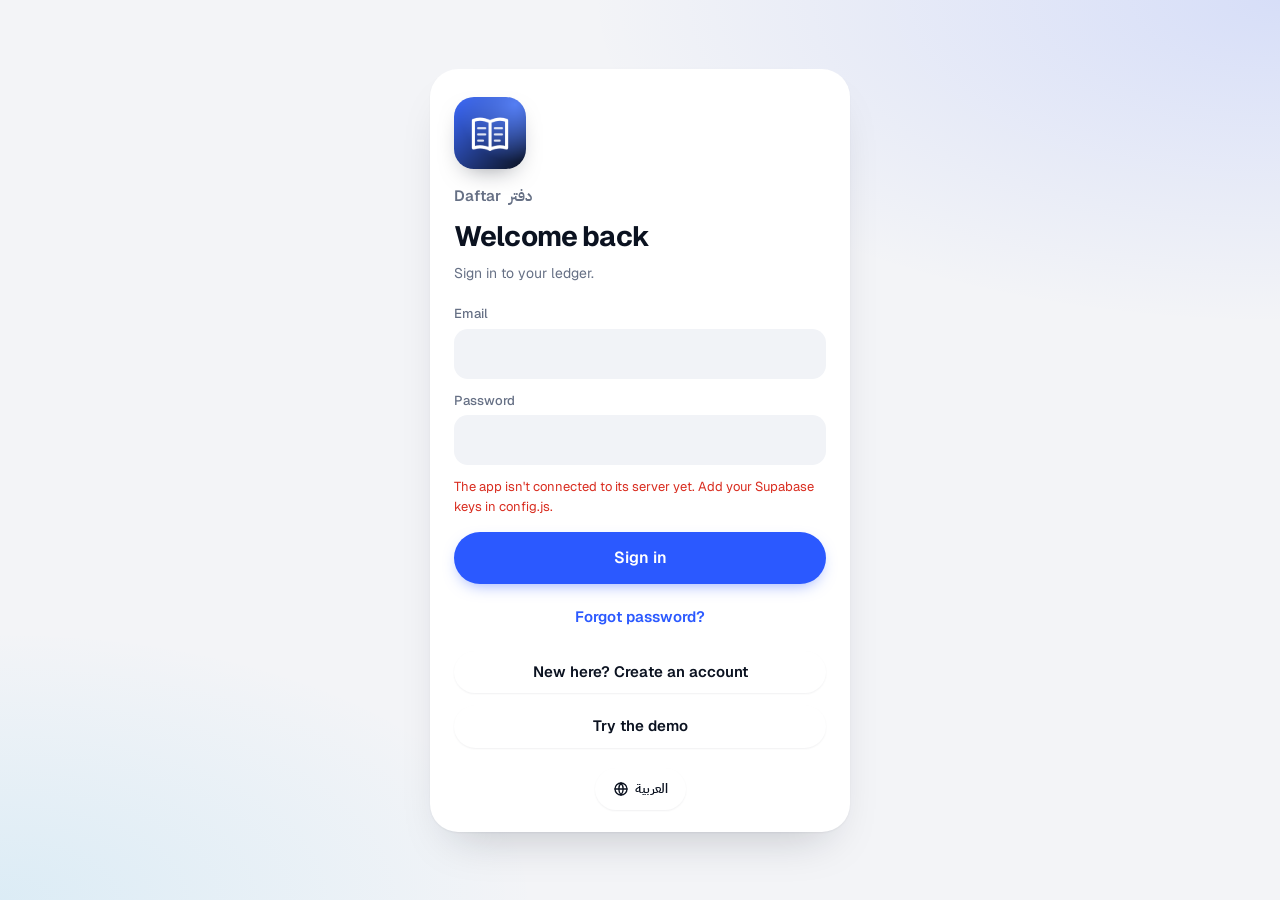
==== index.html @ 895ecaa5 "Daftar: installable app with logins and admin back office Standalone version of the Daftar ledger: S" ====
<!doctype html>
<html lang="en" dir="ltr">
<head>
<meta charset="utf-8">
<meta name="viewport" content="width=device-width,initial-scale=1,viewport-fit=cover">
<title>Daftar</title>
<meta name="description" content="Daftar: your personal money ledger.">
<meta name="theme-color" content="#F3F4F7">
<link rel="manifest" href="manifest.webmanifest">
<link rel="icon" href="icons/icon-192.png" type="image/png">
<link rel="apple-touch-icon" href="icons/apple-touch-icon.png">
<meta name="apple-mobile-web-app-capable" content="yes">
<meta name="mobile-web-app-capable" content="yes">
<meta name="apple-mobile-web-app-status-bar-style" content="default">
<meta name="apple-mobile-web-app-title" content="Daftar">
<link rel="preconnect" href="https://fonts.googleapis.com">
<link rel="preconnect" href="https://fonts.gstatic.com" crossorigin>
<link rel="stylesheet" href="https://fonts.googleapis.com/css2?family=Geist:wght@400;500;600;700&family=Geist+Mono:wght@400;500&family=IBM+Plex+Sans+Arabic:wght@400;500;600;700&display=swap">
<link rel="stylesheet" href="css/app.css">
</head>
<body>
<!-- SIGN IN -->
<div class="auth" id="auth" hidden>
  <div class="auth-card">
    <img class="auth-logo" src="icons/icon-192.png" alt="" width="72" height="72">
    <h1 class="auth-brand"><span data-brand>Daftar</span> <span class="ar">دفتر</span></h1>
    <h2 id="authH">Welcome back</h2>
    <p class="hint" id="authSub">Sign in to your ledger.</p>
    <form id="authForm" class="fields" novalidate autocomplete="on">
      <div class="f full" id="authNameWrap" hidden><label for="aFull" data-i18n="fullName">Full name</label><input id="aFull" autocomplete="name"></div>
      <div class="f full"><label for="aEmail" data-i18n="email">Email</label><input id="aEmail" type="email" inputmode="email" autocomplete="email" dir="ltr"></div>
      <div class="f full" id="authPassWrap"><label for="aPass" data-i18n="password">Password</label><input id="aPass" type="password" autocomplete="current-password" dir="ltr"></div>
      <div class="err" id="authErr" hidden></div>
      <button class="btn primary auth-go" type="submit" id="authGo">Sign in</button>
      <button class="btn ghost" type="button" id="authForgot" data-i18n="forgot">Forgot password?</button>
      <button class="btn" type="button" id="authSwap">New here? Create an account</button>
      <button class="btn" type="button" id="authDemo" hidden data-i18n="tryDemo">Try the demo</button>
    </form>
    <button class="btn lang auth-lang" type="button" id="authLang"><svg viewBox="0 0 24 24" fill="none" stroke="currentColor" stroke-width="2" stroke-linecap="round" stroke-linejoin="round" aria-hidden="true"><circle cx="12" cy="12" r="9"/><path d="M3 12h18M12 3a14 14 0 0 1 0 18M12 3a14 14 0 0 0 0 18"/></svg><span data-i18n="langName">العربية</span></button>
  </div>
</div>

<div id="app" hidden>
<header class="topbar">
  <div class="topbar-in">
    <div class="brand"><h1 id="brandMain">Daftar</h1><span class="ar" id="brandAlt">دفتر</span></div>
    <nav class="tabs" data-i18n-aria="sections" aria-label="Sections">
      <button class="tab" type="button" data-view="overview" aria-current="page">
        <svg viewBox="0 0 24 24" fill="none" stroke="currentColor" stroke-width="2" stroke-linecap="round" stroke-linejoin="round" aria-hidden="true"><rect x="3" y="3" width="7" height="9" rx="1.5"/><rect x="14" y="3" width="7" height="5" rx="1.5"/><rect x="14" y="12" width="7" height="9" rx="1.5"/><rect x="3" y="16" width="7" height="5" rx="1.5"/></svg><span data-i18n="overview">Overview</span></button>
      <button class="tab" type="button" data-view="ledger">
        <svg viewBox="0 0 24 24" fill="none" stroke="currentColor" stroke-width="2" stroke-linecap="round" stroke-linejoin="round" aria-hidden="true"><path d="M4 4h16v16H4z"/><path d="M4 9h16M4 14h16M10 4v16"/></svg><span data-i18n="ledger">Ledger</span></button>
      <button class="tab" type="button" data-view="accounts">
        <svg viewBox="0 0 24 24" fill="none" stroke="currentColor" stroke-width="2" stroke-linecap="round" stroke-linejoin="round" aria-hidden="true"><rect x="2.5" y="5" width="19" height="14" rx="2.5"/><path d="M2.5 10h19M6.5 15h4"/></svg><span data-i18n="accounts">Accounts</span></button>
      <button class="tab" type="button" data-view="people">
        <svg viewBox="0 0 24 24" fill="none" stroke="currentColor" stroke-width="2" stroke-linecap="round" stroke-linejoin="round" aria-hidden="true"><circle cx="9" cy="8" r="3.5"/><path d="M2.5 20c.8-3.6 3.3-5.5 6.5-5.5s5.7 1.9 6.5 5.5"/><path d="M16 4.8a3.5 3.5 0 0 1 0 6.4M18.5 14.8c1.6.8 2.6 2.5 3 5.2"/></svg><span data-i18n="debts">Debts</span></button>
    </nav>
    <button class="btn lang" type="button" id="langBtn" data-i18n-aria="switchLang" aria-label="Switch language">
      <svg viewBox="0 0 24 24" fill="none" stroke="currentColor" stroke-width="2" stroke-linecap="round" stroke-linejoin="round" aria-hidden="true"><circle cx="12" cy="12" r="9"/><path d="M3 12h18M12 3a14 14 0 0 1 0 18M12 3a14 14 0 0 0 0 18"/></svg><span id="langLbl">العربية</span></button>
    <button class="btn primary" type="button" id="newTop" data-i18n="newEntryBtn">+ New entry</button>
    <button class="me-btn" type="button" id="meBtn" aria-label="My account">?</button>
  </div>
</header>

<main>
  <!-- OVERVIEW -->
  <section class="page" id="v-overview">
    <div class="banner" data-banner hidden></div>
    <div class="page-h">
      <div><div class="sub hello-date" id="helloDate"></div><h2 id="helloH">Overview</h2></div>
    </div>
    <div id="balGrid"></div>
    <div class="ov-grid">
      <div class="stack">
        <div class="card">
          <div class="card-h"><h3 data-i18n="thisMonth">This month</h3>
            <div class="monthnav" data-i18n-aria="month" aria-label="Month">
              <button type="button" data-m="-1" data-i18n-aria="prevMonth" aria-label="Previous month">‹</button>
              <div class="label" data-monthlabel>—</div>
              <button type="button" data-m="1" data-i18n-aria="nextMonth" aria-label="Next month">›</button>
            </div>
          </div>
          <div class="card-b" id="mStats"></div>
        </div>
        <div class="card">
          <div class="card-h"><h3 data-i18n="recent">Recent activity</h3><button class="btn ghost small" type="button" data-go="ledger" data-i18n="openLedger">Open ledger →</button></div>
          <div class="card-b"><div class="recent" id="recent"></div></div>
        </div>
      </div>
      <div class="stack">
        <div class="card">
          <div class="card-h"><h3 data-i18n="debts">Debts</h3><button class="btn ghost small" type="button" data-go="people" data-i18n="viewAll">View all →</button></div>
          <div class="card-b" id="ovDebts"></div>
        </div>
        <div class="card">
          <div class="card-h"><h3 data-i18n="accounts">Accounts</h3><button class="btn ghost small" type="button" data-go="accounts" data-i18n="manage">Manage →</button></div>
          <div class="card-b"><div class="wstrip" id="ovAccts"></div></div>
        </div>
        <div class="card">
          <div class="card-h"><h3 data-i18n="byCategory">Spending by category</h3><span class="hint" data-monthlabel></span></div>
          <div class="card-b"><div class="bd" id="breakdown"></div></div>
        </div>
      </div>
    </div>
  </section>

  <!-- LEDGER -->
  <section class="page" id="v-ledger" hidden>
    <div class="banner" data-banner hidden></div>
    <div class="page-h">
      <div><h2 data-i18n="ledgerTitle">Account ledger</h2><div class="sub" data-i18n="ledgerSub">Every transaction per account, with a running balance. Debit is money in, credit is money out.</div></div>
      <button class="btn" type="button" id="exportBtn" data-i18n="export">Export CSV</button>
    </div>
    <div class="card">
      <div class="filters">
        <div class="fl acct"><label for="lAcct" data-i18n="account">Account</label><select id="lAcct"></select></div>
        <div class="fl"><label for="lFrom" data-i18n="from">From</label><input type="date" id="lFrom"></div>
        <div class="fl"><label for="lTo" data-i18n="to">To</label><input type="date" id="lTo"></div>
        <div class="fl"><label for="lType" data-i18n="voucherType">Voucher type</label>
          <select id="lType"><option value="" data-i18n="all">All</option><option value="income" data-i18n="t_income">Income</option><option value="expense" data-i18n="t_expense">Expense</option><option value="transfer" data-i18n="t_transfer">Transfer</option><option value="exchange" data-i18n="t_exchange">Exchange</option><option value="debt" data-i18n="t_debt">Debt</option></select></div>
        <div class="fl grow"><label for="lQ" data-i18n="search">Search</label><input type="search" id="lQ" data-i18n-ph="searchPh" placeholder="Note, category or account"></div>
      </div>
      <div class="filters" style="padding-top:0">
        <div class="ranges" id="ranges">
          <button type="button" data-r="month" data-i18n="r_month">This month</button>
          <button type="button" data-r="last" data-i18n="r_last">Last month</button>
          <button type="button" data-r="3m" data-i18n="r_3m">Last 3 months</button>
          <button type="button" data-r="year" data-i18n="r_year">This year</button>
          <button type="button" data-r="all" data-i18n="r_all">All time</button>
        </div>
      </div>
      <div id="ledgerOut"></div>
    </div>
  </section>

  <!-- ACCOUNTS -->
  <section class="page" id="v-accounts" hidden>
    <div class="banner" data-banner hidden></div>
    <div class="page-h">
      <div><h2 data-i18n="accounts">Accounts</h2><div class="sub" data-i18n="accSub">Cash, cards and digital wallets. Tap a card to see its ledger.</div></div>
      <button class="btn primary" type="button" data-addacct data-i18n="addAccountBtn">+ Add account</button>
    </div>
    <div id="accPage"></div>
  </section>

  <!-- DEBTS -->
  <section class="page" id="v-people" hidden>
    <div class="banner" data-banner hidden></div>
    <div class="page-h">
      <div><h2 data-i18n="debts">Debts</h2><div class="sub" data-i18n="debtsSub">Who owes you, and whom you owe.</div></div>
      <button class="btn primary" type="button" data-adddebt data-i18n="newDebtBtn">+ New debt</button>
    </div>
    <div id="pplOut"></div>
  </section>

</main>

<button class="fab" type="button" id="fab" data-i18n-aria="newEntry" aria-label="New entry">+</button>

<div class="scrim" id="scrim" hidden></div>

<!-- ENTRY SHEET -->
<aside class="sheet" id="entrySheet" hidden role="dialog" aria-modal="true" aria-labelledby="entryH">
  <div class="grab" aria-hidden="true"></div>
  <div class="sheet-h"><h2 id="entryH">New entry</h2><button class="xbtn" type="button" data-close data-i18n-aria="close" aria-label="Close">×</button></div>
  <div class="sheet-b">
    <div class="seg" role="group" data-i18n-aria="entryType" aria-label="Entry type">
      <button type="button" data-t="expense" aria-pressed="true" data-i18n="t_expense">Expense</button>
      <button type="button" data-t="income" aria-pressed="false" data-i18n="t_income">Income</button>
      <button type="button" data-t="transfer" aria-pressed="false" data-i18n="t_transfer">Transfer</button>
      <button type="button" data-t="exchange" aria-pressed="false" data-i18n="t_exchange">Exchange</button>
      <button type="button" data-t="debt" aria-pressed="false" data-i18n="t_debt">Debt</button>
    </div>
    <form id="entryForm" autocomplete="off" class="fields" novalidate>
      <div class="side-h pay" id="payH" hidden data-i18n="youPay">You pay</div>
      <div class="side-h recv" id="recvH" hidden data-i18n="youReceive">You receive</div>
      <div class="f full" id="dirWrap" hidden>
        <div class="dirs" id="dirs" role="group" data-i18n-aria="t_debt" aria-label="Debt">
          <button type="button" data-dir="lent" aria-pressed="true" data-i18n="d_lent">I lent</button>
          <button type="button" data-dir="borrowed" aria-pressed="false" data-i18n="d_borrowed">I borrowed</button>
          <button type="button" data-dir="collected" aria-pressed="false" data-i18n="d_collected">They paid me back</button>
          <button type="button" data-dir="repaid" aria-pressed="false" data-i18n="d_repaid">I paid back</button>
        </div>
      </div>
      <div class="f full" id="personWrap" hidden>
        <label for="fPerson" data-i18n="person">Person</label>
        <select id="fPerson"></select>
        <input id="fPersonNew" data-i18n-ph="personNewPh" placeholder="Name, e.g. Ali" hidden>
      </div>
      <div class="f full" id="amtWrap">
        <label for="fAmount" id="amountLbl">Amount</label>
        <input id="fAmount" class="amount-in" inputmode="decimal" placeholder="0" dir="ltr">
      </div>
      <div class="f" id="accWrap">
        <label for="fAccount" id="accLbl">From account</label>
        <select id="fAccount"></select>
      </div>
      <div class="f" id="toWrap" hidden>
        <label for="fTo" id="toLbl">To account</label>
        <select id="fTo"></select>
      </div>
      <div class="f" id="catWrap">
        <span class="flabel" data-i18n="category">Category</span>
        <div class="catgrid" id="catGrid" role="radiogroup" data-i18n-aria="category" aria-label="Category"></div>
        <label for="fCat" class="sr" data-i18n="category">Category</label>
        <input id="fCat" list="catList" placeholder="Food" hidden>
        <datalist id="catList"></datalist>
      </div>
      <div class="f" id="curWrap" hidden>
        <label for="fCur" data-i18n="currency">Currency</label>
        <select id="fCur"><option>IQD</option><option>USD</option><option>GBP</option><option>EUR</option><option>TRY</option><option>AED</option></select>
      </div>
      <div class="f full" id="toAmtWrap" hidden>
        <label for="fToAmt" id="toAmtLbl">Amount received</label>
        <input id="fToAmt" class="num" inputmode="decimal" placeholder="0" dir="ltr">
      </div>
      <div class="f full" id="rateWrap" hidden>
        <label for="fRate" id="rateLbl">Exchange rate</label>
        <input id="fRate" class="num" inputmode="decimal" data-i18n-ph="rate" placeholder="Rate" dir="ltr">
        <span class="hint" id="rateHint"></span>
      </div>
      <div class="f">
        <label for="fDate" data-i18n="date">Date</label>
        <div class="dq" id="dateQuick"><button type="button" class="pk" data-dq="0" data-i18n="dqToday">Today</button><button type="button" class="pk" data-dq="1" data-i18n="dqYest">Yesterday</button><input id="fDate" type="date" aria-label="Date"></div>
      </div>
      <div class="f full">
        <label for="fNote" data-i18n="note">Note</label>
        <input id="fNote" data-i18n-ph="notePh" placeholder="Lunch at the cafeteria">
      </div>
      <div class="f full">
        <div class="err" id="formErr" hidden></div>
        <div class="actions">
          <button class="btn primary" type="submit" id="saveBtn">Add expense</button>
          <button class="btn danger" type="button" id="delEntry" hidden data-i18n="delete">Delete</button>
        </div>
      </div>
    </form>
  </div>
</aside>

<!-- ACCOUNT SHEET -->
<aside class="sheet" id="acctSheet" hidden role="dialog" aria-modal="true" aria-labelledby="acctH">
  <div class="grab" aria-hidden="true"></div>
  <div class="sheet-h"><h2 id="acctH">New account</h2><button class="xbtn" type="button" data-close data-i18n-aria="close" aria-label="Close">×</button></div>
  <div class="sheet-b">
    <div class="presets" id="presets">
      <span class="lbl" data-i18n="quickAdd">Quick add</span>
      <div class="chips" id="chips"></div>
    </div>
    <form id="acctForm" autocomplete="off" class="fields" novalidate>
      <div class="f full"><label for="aName" data-i18n="accName">Account name</label><input id="aName" data-i18n-ph="accNamePh" placeholder="Bank account"></div>
      <div class="f"><label for="aKind" data-i18n="type">Type</label>
        <select id="aKind"><option value="Cash">Cash</option><option value="Bank card">Bank card</option><option value="Prepaid card">Prepaid card</option><option value="Digital wallet">Digital wallet</option><option value="Savings">Savings</option><option value="Other">Other</option></select></div>
      <div class="f"><label for="aCur" data-i18n="currency">Currency</label>
        <select id="aCur"><option>IQD</option><option>USD</option><option>GBP</option><option>EUR</option><option>TRY</option><option>AED</option></select></div>
      <div class="f full"><label for="aOpen" data-i18n="openingBal">Opening balance</label><input id="aOpen" class="num" inputmode="decimal" placeholder="0" dir="ltr">
        <span class="hint" data-i18n="openingHint">What the account held before you started recording here.</span></div>
      <div class="f full">
        <div class="err" id="acctErr" hidden></div>
        <div class="actions">
          <button class="btn primary" type="submit" id="aSave">Create account</button>
          <button class="btn" type="button" id="aLedger" hidden data-i18n="viewLedger">View ledger</button>
          <button class="btn danger" type="button" id="aDelete" hidden data-i18n="delete">Delete</button>
        </div>
      </div>
    </form>
  </div>
</aside>

<!-- PERSON SHEET -->
<aside class="sheet" id="personSheet" hidden role="dialog" aria-modal="true" aria-labelledby="personH">
  <div class="grab" aria-hidden="true"></div>
  <div class="sheet-h"><h2 id="personH">New person</h2><button class="xbtn" type="button" data-close data-i18n-aria="close" aria-label="Close">×</button></div>
  <div class="sheet-b">
    <form id="personForm" autocomplete="off" class="fields" novalidate>
      <div class="f full"><label for="pName" data-i18n="personName">Name</label><input id="pName" data-i18n-ph="personNewPh" placeholder="Name, e.g. Ali"></div>
      <div class="f full">
        <div class="err" id="personErr" hidden></div>
        <div class="actions">
          <button class="btn primary" type="submit" id="pSave">Add person</button>
          <button class="btn danger" type="button" id="pDelete" hidden data-i18n="delete">Delete</button>
        </div>
      </div>
    </form>
  </div>
</aside>


<!-- MY ACCOUNT SHEET -->
<aside class="sheet" id="meSheet" hidden role="dialog" aria-modal="true" aria-labelledby="meH">
  <div class="grab" aria-hidden="true"></div>
  <div class="sheet-h"><h2 id="meH" data-i18n="myAccount">My account</h2><button class="xbtn" type="button" data-close data-i18n-aria="close" aria-label="Close">×</button></div>
  <div class="sheet-b">
    <div class="me-card"><span class="ico avatar me-av" id="meAvatar">?</span><div style="min-width:0"><div class="nm" id="meName"></div><div class="hint" id="meEmail"></div></div></div>
    <div class="f full"><label for="meFull" data-i18n="fullName">Full name</label><input id="meFull" autocomplete="name"></div>
    <div class="actions"><button class="btn" type="button" id="meSave" data-i18n="saveName">Save name</button>
      <button class="btn" type="button" id="meChangePass" data-i18n="changePass">Change password</button></div>
    <div class="f full" id="meNewPassWrap" hidden><label for="meNewPass" data-i18n="newPass">New password</label>
      <div class="dq"><input id="meNewPass" type="password" autocomplete="new-password"><button class="btn primary" type="button" id="meNewPassBtn" data-i18n="setPass">Set password</button></div></div>
    <div class="actions"><span class="lbl" style="flex:1" data-i18n="language">Language</span><button class="btn" type="button" id="meLang">العربية</button></div>
    <a class="btn" id="meAdmin" href="admin.html" hidden data-i18n="backOffice">Open back office</a>
    <button class="btn danger" type="button" id="meOut" data-i18n="signOut">Sign out</button>
  </div>
</aside>

</div>
<div class="toast" id="toast" role="status" aria-live="polite"></div>

<script src="config.js"></script>
<script src="vendor/supabase.js"></script>
<script src="js/app.js"></script>
<script src="js/pwa.js"></script>
</body>
</html>
---- css/app.css ----
:root{
  --bg:#FFFFFF; --surface:#FFFFFF; --sunk:#FFFFFF; --hover:#F7F7F7; --ink:#0A0A0A; --ink2:#2E2E2E; --muted:#737373; --line:#E2E2E2; --line2:#EFEFEF;
  --accent:#0A0A0A; --accent-ink:#FFFFFF; --accent-soft:#F1F1F1;
  --in:#15803D; --in-soft:#F1F1F1; --out:#C62828; --out-soft:#F1F1F1; --xfer:#0A0A0A; --xfer-soft:#F1F1F1;
  --shadow:none;
  --display:"Geist","IBM Plex Sans Arabic","Segoe UI",system-ui,sans-serif;
  --body:"Geist","IBM Plex Sans Arabic","Segoe UI",system-ui,sans-serif;
  --mono:"Geist Mono",ui-monospace,"SFMono-Regular",Menlo,monospace;
  --r:16px;
}
*{box-sizing:border-box}
:root{color-scheme:light}
/* keep the page white edge to edge: no dark host colour showing through when the page bounces or scrolls past its ends */
html{background:#FFFFFF;overscroll-behavior-y:none;min-height:100%}
body{overscroll-behavior-y:none;min-height:100vh;min-height:100dvh}
[hidden]{display:none!important}
body{background:var(--bg);color:var(--ink);font-family:var(--body);font-size:14px;line-height:1.45}
h1,h2,h3{font-family:var(--display);margin:0;text-wrap:balance;letter-spacing:-.025em;font-weight:600}
button,input,select{font:inherit;color:inherit}
button{cursor:pointer;-webkit-tap-highlight-color:transparent;touch-action:manipulation}
.btn,.tab,.chip,.seg button,.ranges button,.fab,.arow,.acc-card{transition:transform .08s ease,background-color .12s ease}
.btn:active,.chip:active,.seg button:active,.ranges button:active,.fab:active,.acc-add:active{transform:scale(.97)}
.rrow:active,.arow:active,table.gl tbody tr.tx:active td{background:var(--hover)}
:focus-visible{outline:2px solid var(--accent);outline-offset:2px}
.num{font-family:var(--mono);font-variant-numeric:tabular-nums}
.money{white-space:nowrap}
small.cur{font-family:var(--mono);font-size:.7em;color:var(--muted);margin-inline-start:4px;letter-spacing:.04em;font-weight:400}
.pos{color:var(--in)} .neg{color:var(--out)}
.lbl{font-size:11px;text-transform:uppercase;letter-spacing:.08em;color:var(--muted);font-weight:600}
.hint{font-size:12px;color:var(--muted)}
.err{font-size:13px;color:var(--out)}

/* ---------- top bar ---------- */
.topbar{position:sticky;top:env(safe-area-inset-top,0px);z-index:20;background:var(--bg);border-bottom:1px solid var(--line)}
.topbar-in{max-width:1240px;margin:0 auto;padding-inline:20px;height:62px;display:flex;align-items:center;gap:24px}
.brand{display:flex;align-items:baseline;gap:8px;flex:none}
.brand h1{font-size:22px}
.brand .ar{font-family:var(--display);color:var(--muted);font-size:17px}
.tabs{display:flex;gap:4px;flex:1}
.tab{border:0;background:transparent;padding:8px 14px;border-radius:9px;font-weight:600;color:var(--muted);display:flex;align-items:center;gap:8px}
.tab svg{width:18px;height:18px}
.tab:hover{color:var(--ink);background:var(--sunk)}
.tab[aria-current="page"]{color:var(--accent-ink);background:var(--accent)}
.btn{border:1px solid var(--line);background:var(--surface);border-radius:9px;padding:8px 14px;font-weight:600;display:inline-flex;align-items:center;gap:6px;white-space:nowrap}
.btn:hover{background:var(--hover)}
.btn.primary{background:var(--accent);border-color:var(--accent);color:var(--accent-ink)}
.btn.primary:hover{filter:brightness(1.08);background:var(--accent)}
.btn.small{padding:6px 11px;font-size:13px}
.btn.ghost{border-color:transparent;background:transparent;color:var(--accent)}
.btn.ghost:hover{background:var(--accent-soft)}
.btn.danger{color:var(--out)}
.btn.danger.confirm{background:var(--out);border-color:var(--out);color:#fff}
.btn:disabled{opacity:.55;cursor:default}

/* ---------- page ---------- */
.page{max-width:1240px;margin:0 auto;padding-inline:20px;padding-block:24px 96px;display:flex;flex-direction:column;gap:20px}
.page-h{display:flex;align-items:flex-end;justify-content:space-between;gap:12px;flex-wrap:wrap}
.page-h h2{font-size:26px}
.page-h .sub{color:var(--muted);margin-top:2px}
.card{background:var(--surface);border:1px solid var(--line);border-radius:var(--r);box-shadow:var(--shadow);min-width:0}
.card-h{display:flex;align-items:center;justify-content:space-between;gap:10px;padding:16px 18px 0;flex-wrap:wrap}
.card-h h3{font-size:16px}
.card-b{padding:14px 18px 18px}
.banner{background:var(--sunk);border:1px solid var(--line);border-radius:10px;padding:10px 14px;font-size:13px}

/* overview */
.bal-grid{display:grid;grid-template-columns:repeat(auto-fit,minmax(220px,1fr));gap:14px}
.bal{padding:18px 20px;display:flex;flex-direction:column;gap:6px}
.bal .big{font-size:32px;font-weight:500;letter-spacing:-.03em;line-height:1.1}
.bal .meta{font-size:12px;color:var(--muted)}
.ov-grid{display:grid;grid-template-columns:1.1fr 1fr;gap:20px;align-items:start}
.monthnav{display:inline-flex;align-items:center;gap:2px;background:var(--surface);border:1px solid var(--line);border-radius:999px;padding:3px}
.monthnav button{border:0;background:transparent;width:30px;height:30px;border-radius:50%;font-size:16px;color:var(--muted)}
.monthnav button:hover{background:var(--sunk);color:var(--ink)}
.monthnav .label{min-width:124px;text-align:center;font-weight:600;font-size:13px}
.mstats{width:100%;border-collapse:collapse}
.mstats th{text-align:end;font-size:11px;text-transform:uppercase;letter-spacing:.08em;color:var(--muted);font-weight:600;padding:0 0 8px}
.mstats th:first-child,.mstats td:first-child{text-align:start}
.mstats td{padding:10px 0;border-top:1px solid var(--line2);text-align:end;font-size:15px}
.mstats td:first-child{font-weight:600;font-family:var(--mono);font-size:13px;color:var(--ink2)}
.alist{display:flex;flex-direction:column}
.arow{display:grid;grid-template-columns:auto 1fr auto;gap:12px;align-items:center;padding:11px 8px;border:0;border-top:1px solid var(--line2);background:none;text-align:start;width:100%;border-radius:0}
.arow:first-child{border-top:0}
.arow:hover{background:var(--hover)}
.arow .nm{font-weight:600}
.arow .kd{font-size:12px;color:var(--muted)}
.arow .v{font-size:15px;text-align:end}
.ico{width:34px;height:34px;border-radius:10px;display:grid;place-items:center;flex:none}
.ico svg{width:18px;height:18px}
.ico{background:var(--sunk);color:var(--ink);border:1px solid var(--line)}
.bd{display:flex;flex-direction:column;gap:10px}
.bd-cur{font-size:12px;color:var(--muted);font-weight:600;letter-spacing:.06em;margin-top:4px}
.bar{display:grid;grid-template-columns:minmax(90px,140px) 1fr auto;gap:12px;align-items:center;font-size:13px}
.bar .track{height:8px;background:#EFEFEF;border-radius:4px;overflow:hidden}
.bar .fill{display:block;height:100%;background:var(--ink);border-radius:4px}
.bar .v{min-width:92px;text-align:end}
.recent{display:flex;flex-direction:column}
.rrow{display:grid;grid-template-columns:auto 1fr auto;gap:12px;align-items:center;padding:10px 8px;border-top:1px solid var(--line2);cursor:pointer}
.rrow:first-child{border-top:0}
.rrow:hover{background:var(--hover)}
.rrow .t{font-weight:600}
.rrow .s{font-size:12px;color:var(--muted)}
.rrow .amt{text-align:end;font-size:14px;white-space:nowrap}
.two{display:flex;flex-direction:column;align-items:flex-end;gap:1px}
.vt{display:inline-block;font-size:11px;font-weight:600;padding:2px 8px;border-radius:999px;white-space:nowrap}
.vt{border:1px solid var(--line);background:var(--surface);color:var(--ink2)}
.vt.income::before,.vt.expense::before{content:"";display:inline-block;width:6px;height:6px;border-radius:50%;margin-inline-end:6px;vertical-align:1px}
.vt.income::before{background:var(--in)} .vt.expense::before{background:var(--out)}
.vt.open{border-style:dashed;color:var(--muted)}
.empty{padding:28px 8px;text-align:center;color:var(--muted)}

/* ---------- ledger ---------- */
.filters{display:flex;flex-wrap:wrap;gap:10px;align-items:flex-end;padding:16px 18px}
.fl{display:flex;flex-direction:column;gap:4px}
.fl label{font-size:12px;color:var(--muted);font-weight:500}
.fl select,.fl input{background:var(--sunk);border:1px solid var(--line);border-radius:8px;padding:7px 10px;min-height:38px}
.fl.grow{flex:1;min-width:180px}
.fl.acct select{min-width:220px;font-weight:600}
.ranges{display:flex;gap:4px;flex-wrap:wrap}
.ranges button{border:1px solid var(--line);background:var(--surface);border-radius:999px;padding:5px 12px;font-size:12px;font-weight:600;color:var(--muted)}
.ranges button[aria-pressed="true"]{background:var(--ink);border-color:var(--ink);color:var(--bg)}
.ledger-sec{display:flex;flex-direction:column}
.lh{display:flex;align-items:center;gap:14px;padding:18px 18px 14px;border-top:1px solid var(--line);flex-wrap:wrap}
.lh:first-child{border-top:0}
.lh .ttl{flex:1;min-width:180px}
.lh .ttl h3{font-size:18px}
.lh .ttl .kd{color:var(--muted);font-size:12px}
.lsum{display:grid;grid-template-columns:repeat(4,minmax(0,1fr));border-top:1px solid var(--line2);border-bottom:1px solid var(--line2);background:var(--sunk)}
.lsum > div{padding:12px 18px;display:flex;flex-direction:column;gap:3px;border-inline-start:1px solid var(--line2)}
.lsum > div:first-child{border-inline-start:0}
.lsum .v{font-size:17px;font-weight:500}
.tbl-wrap{overflow-x:auto}
table.gl{width:100%;border-collapse:collapse;min-width:820px;font-size:14px}
table.gl th{position:sticky;top:0;background:var(--surface);text-align:start;font-size:11px;text-transform:uppercase;letter-spacing:.07em;color:var(--muted);font-weight:600;padding:12px 14px;border-bottom:1px solid var(--line);white-space:nowrap}
table.gl td{padding:12px 14px;border-bottom:1px solid var(--line2);vertical-align:top}
table.gl th.n,table.gl td.n{text-align:end;white-space:nowrap}
table.gl td.n{font-family:var(--mono);font-variant-numeric:tabular-nums}
table.gl tbody tr.tx{cursor:pointer}
table.gl tbody tr.tx:hover td{background:var(--hover)}
table.gl tr.edge td{background:#F7F7F7;font-weight:600;color:var(--ink2)}
table.gl tr.total td{border-top:1px solid var(--line);font-weight:600}
table.gl td.date{white-space:nowrap;color:var(--ink2)}
table.gl td.rem{color:var(--muted);max-width:320px;overflow-wrap:anywhere}
table.gl td.against{font-weight:500}
table.gl td.dr{color:var(--in)} table.gl td.cr{color:var(--out)}
table.gl td.bal{font-weight:600}
table.gl td .sub{display:block;font-size:12px;color:var(--muted);font-family:var(--body);font-weight:400}

/* accounts page */
.acc-grid{display:grid;grid-template-columns:repeat(auto-fill,minmax(250px,1fr));gap:14px}
.acc-card{padding:16px 18px;display:flex;flex-direction:column;gap:14px;text-align:start;border:1px solid var(--line);background:var(--surface);border-radius:var(--r);box-shadow:var(--shadow)}
.acc-card .top{display:flex;gap:12px;align-items:center}
.acc-card .nm{font-weight:600;font-size:15px}
.acc-card .kd{font-size:12px;color:var(--muted)}
.acc-card .big{font-size:22px;font-weight:500}
.acc-card .ops{display:flex;gap:6px;margin-top:auto}
.acc-add{border:1.5px dashed var(--line);background:transparent;border-radius:var(--r);display:grid;place-items:center;min-height:150px;color:var(--accent);font-weight:600;gap:6px;box-shadow:none}
.acc-add:hover{background:var(--accent-soft);border-color:var(--accent)}
.cur-h{display:flex;align-items:baseline;gap:10px;margin-top:6px}
.cur-h h3{font-size:15px}

/* ---------- sheets ---------- */
.scrim{position:fixed;inset:0;background:rgba(0,0,0,.32);z-index:40;opacity:0;transition:opacity .2s ease}
.scrim.in{opacity:1}
.scrim.drag,.sheet.drag{transition:none!important}
.sheet{position:fixed;z-index:41;top:0;inset-inline-end:0;bottom:0;width:min(440px,100%);background:var(--surface);border-inline-start:1px solid var(--line);box-shadow:-10px 0 40px rgba(0,0,0,.14);display:flex;flex-direction:column;padding-top:env(safe-area-inset-top,0px);transform:translateX(100%);transition:transform .22s cubic-bezier(.2,.8,.2,1);will-change:transform}
[dir="rtl"] .sheet{transform:translateX(-100%);box-shadow:10px 0 40px rgba(0,0,0,.14)}
.sheet.in{transform:none}
.grab{display:none}
[dir="rtl"] .monthnav button{transform:scaleX(-1)}
.lang{gap:6px;padding:7px 11px;font-size:13px}
.lang svg{width:16px;height:16px}
.stack{display:flex;flex-direction:column;gap:20px;min-width:0}
[dir="rtl"] .lbl,[dir="rtl"] table.gl th,[dir="rtl"] .side-h{letter-spacing:0}
[dir="rtl"] body{font-size:15px}
.sheet-h{display:flex;align-items:center;justify-content:space-between;padding:18px 20px;border-bottom:1px solid var(--line2)}
.sheet-h h2{font-size:19px}
.xbtn{border:0;background:var(--sunk);width:34px;height:34px;border-radius:50%;font-size:18px;color:var(--muted)}
.xbtn:hover{color:var(--ink)}
.sheet-b{overscroll-behavior:contain;-webkit-overflow-scrolling:touch;padding:18px 20px calc(24px + env(safe-area-inset-bottom,0px));overflow-y:auto;display:flex;flex-direction:column;gap:16px;flex:1}
.seg{display:grid;grid-template-columns:repeat(5,1fr);background:var(--surface);border:1px solid var(--line);border-radius:10px;padding:3px;gap:3px}
.seg button{border:0;background:transparent;border-radius:8px;padding:8px 0;font-weight:600;font-size:13px;color:var(--muted)}
.seg button[aria-pressed="true"]{background:var(--ink);color:var(--bg)!important;box-shadow:none}
.seg button[aria-pressed="true"]{color:var(--ink)}
.fields{display:grid;grid-template-columns:1fr 1fr;gap:12px}
.f{display:flex;flex-direction:column;gap:5px;min-width:0}
.f.full{grid-column:1/-1}
.f label{font-size:12px;color:var(--muted);font-weight:500}
.f input,.f select{width:100%;background:var(--sunk);border:1px solid var(--line);border-radius:9px;padding:9px 11px;min-height:42px}
.f input:focus,.f select:focus{border-color:var(--ink);outline:none;box-shadow:0 0 0 1px var(--ink)}
.amount-in{font-family:var(--mono);font-size:22px!important;font-weight:500}
.fields.ex > *{order:20}
.fields.ex #payH{order:1} .fields.ex #accWrap{order:2} .fields.ex #amtWrap{order:3;grid-column:auto}
.fields.ex #recvH{order:4} .fields.ex #toWrap{order:5} .fields.ex #toAmtWrap{order:6;grid-column:auto}
.fields.ex #rateWrap{order:7}
.side-h{grid-column:1/-1;font-size:11px;text-transform:uppercase;letter-spacing:.08em;font-weight:700}
.side-h.pay{color:var(--ink)}
.side-h.recv{color:var(--ink);border-top:1px dashed var(--line);padding-top:12px;margin-top:2px}
.actions{display:flex;gap:8px;flex-wrap:wrap;align-items:center}
.presets{display:flex;flex-direction:column;gap:8px}
.chips{display:flex;flex-wrap:wrap;gap:6px}
.chip{border:1px solid var(--line);background:var(--surface);border-radius:999px;padding:6px 12px;font-size:13px;font-weight:500}
.chip:hover{border-color:var(--accent);color:var(--accent)}
.chip[aria-pressed="true"]{background:var(--accent-soft);border-color:var(--accent);color:var(--accent)}

.dirs{display:grid;grid-template-columns:1fr 1fr;gap:6px}
.dirs button{border:1px solid var(--line);background:var(--surface);border-radius:9px;padding:10px 8px;font-weight:600;font-size:13px;color:var(--ink2)}
.dirs button[aria-pressed="true"]{background:var(--ink);border-color:var(--ink);color:var(--bg)}
.avatar{font-weight:700;font-size:14px;font-family:var(--body)}
.pstat{display:flex;flex-direction:column;align-items:flex-end;gap:2px;font-size:13px;text-align:end}
.pstat .lab{font-size:11px;color:var(--muted);font-weight:500}
.debt-sum{display:grid;grid-template-columns:1fr 1fr;gap:14px}
.debt-sum > div{display:flex;flex-direction:column;gap:4px}
.debt-sum .v{font-size:18px;font-weight:500}
.bal .big.muted{color:var(--muted)}
.lh .actions{flex-wrap:wrap}
#pplOut{display:flex;flex-direction:column;gap:20px}
#v-accounts > #gsCard{margin-top:6px}
.gsb{display:flex;flex-direction:column;gap:12px}
a.btn{text-decoration:none;color:var(--ink)}
.gsauto{display:flex;align-items:center;gap:8px;font-size:13px;cursor:pointer}
.gsdot{display:inline-block;width:8px;height:8px;border-radius:50%;background:#C8C8C8;margin-inline-end:8px;vertical-align:2px}
.gsdot.ok{background:var(--in)} .gsdot.busy{background:#B45309} .gsdot.bad{background:var(--out)}
.fields.debt > *{order:20}
.fields.debt #dirWrap{order:1} .fields.debt #personWrap{order:2} .fields.debt #amtWrap{order:3;grid-column:auto} .fields.debt #curWrap{order:4}
.fields.debt #accWrap{order:5;grid-column:1/-1}
.modes{display:inline-grid;grid-auto-flow:column;gap:3px;border:1px solid var(--line);border-radius:10px;padding:3px;background:var(--surface)}
.modes button{border:0;background:transparent;border-radius:8px;padding:7px 14px;font-weight:600;font-size:13px;color:var(--muted)}
.modes button[aria-pressed="true"]{background:var(--ink);color:var(--bg)}
.chat{display:flex;flex-direction:column;overflow:hidden}
.msgs{display:flex;flex-direction:column;gap:12px;padding:18px;min-height:280px;max-height:min(62vh,640px);overflow-y:auto;overscroll-behavior:contain}
.msg{max-width:min(86%,680px);padding:10px 14px;line-height:1.55;overflow-wrap:anywhere}
.msg.user{align-self:flex-end;background:var(--ink);color:var(--bg);border-radius:16px 16px 4px 16px}
.msg.ai{align-self:flex-start;border:1px solid var(--line);border-radius:16px 16px 16px 4px;background:var(--surface)}
[dir="rtl"] .msg.user{border-radius:16px 16px 16px 4px} [dir="rtl"] .msg.ai{border-radius:16px 16px 4px 16px}
.msg.ai ul,.msg.ai ol{margin:6px 0;padding-inline-start:20px}
.msg.ai p{margin:0 0 6px} .msg.ai p:last-child{margin:0}
.msg .status{color:var(--muted);font-size:13px;display:flex;align-items:center;gap:8px}
.dots{display:inline-flex;gap:3px}.dots i{width:5px;height:5px;border-radius:50%;background:var(--muted);animation:blink 1.2s infinite}
.dots i:nth-child(2){animation-delay:.2s}.dots i:nth-child(3){animation-delay:.4s}
@keyframes blink{0%,80%,100%{opacity:.25}40%{opacity:1}}
@media (prefers-reduced-motion:reduce){.dots i{animation:none}}
.msg.err{border-color:var(--out);color:var(--out)}
.hello{color:var(--muted);text-align:center;margin:auto;max-width:420px;padding:20px}
.hello b{display:block;color:var(--ink);font-size:17px;margin-bottom:6px}
.sugg{display:flex;flex-wrap:wrap;gap:6px;padding:0 18px 12px}
.sugg button{border:1px solid var(--line);background:var(--surface);border-radius:999px;padding:6px 12px;font-size:13px}
.sugg button:hover{border-color:var(--ink)}
.composer{display:flex;gap:8px;padding:12px;border-top:1px solid var(--line);align-items:flex-end}
.composer textarea{flex:1;resize:none;border:1px solid var(--line);border-radius:12px;padding:10px 12px;min-height:44px;max-height:160px;background:var(--surface);line-height:1.4}
.composer textarea:focus{outline:none;border-color:var(--ink);box-shadow:0 0 0 1px var(--ink)}
.chat-foot{display:flex;align-items:center;gap:10px;flex-wrap:wrap;padding:0 12px 12px}
.lbl-sp{font-size:12px}
.mstatus{margin:0 18px 16px;padding:10px 14px;border:1px solid var(--line);border-radius:10px;font-size:13px;display:flex;gap:10px;align-items:center}
.mstatus.err{border-color:var(--out);color:var(--out)}
.rtiles{display:grid;grid-template-columns:repeat(4,minmax(0,1fr));gap:12px}
.rtile{padding:14px 16px;display:flex;flex-direction:column;gap:4px}
.rtile .n{font-size:26px;font-weight:600;font-family:var(--mono)}
.rtile.good .n{color:var(--in)} .rtile.warn .n{color:#B45309} .rtile.bad .n{color:var(--out)}
.ok{color:var(--in);font-weight:700;margin-inline-start:6px}
.chk{width:18px;height:18px;accent-color:var(--ink)}
.balcheck{padding:12px 18px;border-top:1px solid var(--line2);display:flex;gap:18px;flex-wrap:wrap;font-size:13px}
.hrow{display:grid;grid-template-columns:1fr auto;gap:10px;align-items:center;padding:10px 4px;border-top:1px solid var(--line2)}
.hrow:first-child{border-top:0}
@media (max-width:720px){ .rtiles{grid-template-columns:1fr 1fr} .msgs{max-height:58vh} .modes{width:100%;grid-auto-columns:1fr} }
.fab{display:none}
.toast{position:fixed;left:50%;bottom:calc(24px + env(safe-area-inset-bottom,0px));transform:translateX(-50%);background:var(--ink);color:var(--bg);padding:9px 16px;border-radius:999px;font-weight:500;font-size:13px;opacity:0;pointer-events:none;transition:opacity .2s;z-index:60}
.toast.on{opacity:1}
@media (prefers-reduced-motion:reduce){.toast,.sheet,.scrim{transition:none}}

@media (max-width:900px){
  .ov-grid{grid-template-columns:1fr}
  .lsum{grid-template-columns:1fr 1fr}
  .lsum > div:nth-child(3){border-inline-start:0}
  .lsum > div:nth-child(n+3){border-top:1px solid var(--line2)}
}
@media (max-width:720px){
  .topbar{backdrop-filter:none;-webkit-backdrop-filter:none;background:var(--bg)}
  .topbar-in{padding-inline:16px;height:56px}
  .mstats small.cur{display:none}
  .mstats td{font-size:13px}
  .mstats th:first-child,.mstats td:first-child{width:52px}
  .page{padding-inline:16px;padding-block:18px 120px}
  .tabs{position:fixed;left:0;right:0;bottom:0;z-index:30;background:var(--surface);border-top:1px solid var(--line);padding:6px 10px calc(6px + env(safe-area-inset-bottom,0px));justify-content:space-around}
  .tab{flex-direction:column;gap:2px;font-size:11px;padding:6px 10px;flex:1}
  .tab[aria-current="page"]{background:transparent;color:var(--ink)}
  .tab{color:var(--muted)}
  #newTop{display:none}
  .topbar-in{justify-content:space-between}
  .lang{margin-inline-start:auto}
  .fab{display:grid;place-items:center;position:fixed;inset-inline-end:16px;bottom:calc(78px + env(safe-area-inset-bottom,0px));z-index:31;width:56px;height:56px;border-radius:18px;border:0;background:var(--accent);color:var(--accent-ink);font-size:28px;box-shadow:0 6px 20px rgba(0,0,0,.2)}
  .sheet,[dir="rtl"] .sheet{top:auto;width:100%;max-height:92%;border-inline-start:0;border-top:1px solid var(--line);border-radius:20px 20px 0 0;transform:translateY(100%);padding-top:0}
  .sheet.in{transform:none}
  .sheet .actions .btn{flex:1;justify-content:center;padding:13px 14px;font-size:15px}
  .grab{display:block;padding:10px 0 2px;touch-action:none}
  .grab::before{content:"";display:block;width:40px;height:5px;border-radius:3px;background:#D4D4D4;margin:0 auto}
  .sheet-h{padding-top:8px;touch-action:none}
  .page-h h2{font-size:22px}
  .toast{bottom:calc(84px + env(safe-area-inset-bottom,0px))}
  .seg button{font-size:12px;padding:8px 2px}
  .tab{padding:6px 4px}
  .bal .big{font-size:24px}
}
@media (max-width:440px){
  .fields{grid-template-columns:1fr}
  .fields.ex #amtWrap,.fields.ex #toAmtWrap{grid-column:1/-1}
  .seg button{font-size:11.5px;padding:8px 2px}
}

/* ===== Design pass =====
   Look: black-and-white, pill controls, soft grey fills (Uber DESIGN.md from VoltAgent/awesome-design-md).
   Rules: Vercel Web Interface Guidelines (16px inputs, explicit transitions, reduced motion, focus rings).
   Motion: tasteskill hover layer (buttons step and press, linked cards lift 2px). */
:root{
  --bg:#FFFFFF; --surface:#FFFFFF; --soft:#F3F3F3; --soft2:#EAEAEA; --pressed:#E2E2E2;
  --ink:#000000; --ink2:#1F1F1F; --muted:#5E5E5E; --line:#E9E9E9; --line2:#F2F2F2; --hover:#F6F6F6;
  --accent:#000000; --accent-ink:#FFFFFF; --accent-soft:#F3F3F3; --sunk:#F3F3F3; --r:20px; --pill:999px;
}
body{font-size:15px;line-height:1.5;-webkit-font-smoothing:antialiased;text-rendering:optimizeLegibility}
h1,h2,h3{font-weight:700;letter-spacing:-.02em}
.brand h1{font-size:23px;letter-spacing:-.03em}
.page{gap:24px}
.page-h h2{font-size:34px;line-height:1.1;letter-spacing:-.035em}
.page-h .sub{margin-top:6px;font-size:15px}
.card{border-radius:var(--r);border-color:var(--line)}
.card-h{padding:20px 22px 0} .card-h h3{font-size:17px}
.card-b{padding:16px 22px 22px}
.banner{background:var(--soft);border:0;border-radius:14px;padding:12px 16px}

/* buttons: one pill family */
.btn{border:0;border-radius:var(--pill);background:var(--soft);color:var(--ink);min-height:42px;padding:10px 18px;font-weight:600;
  transition:transform .14s cubic-bezier(.2,.8,.2,1),background-color .14s ease,box-shadow .14s ease}
.btn:hover{background:var(--soft2);transform:translateY(-1px)}
.btn:active{transform:translateY(0) scale(.97);background:var(--pressed)}
.btn.primary{background:#000;color:#fff}
.btn.primary:hover{background:#282828;filter:none;box-shadow:0 6px 16px rgba(0,0,0,.14)}
.btn.primary:active{background:#000}
.btn.ghost{background:transparent;color:#000;padding-inline:12px}
.btn.ghost:hover{background:var(--soft)}
.btn.small{min-height:36px;padding:7px 14px;font-size:13px}
.btn.danger{background:#FCEDEC;color:var(--out)}
.btn.danger.confirm{background:var(--out);color:#fff}
.btn:disabled{transform:none;box-shadow:none}
a.btn{color:#000}
.xbtn{background:var(--soft);color:#000;width:36px;height:36px;transition:background-color .14s ease,transform .14s ease}
.xbtn:hover{background:var(--soft2)} .xbtn:active{transform:scale(.94)}

/* navigation */
.topbar{border-bottom-color:var(--line2)}
.tab{border-radius:var(--pill);padding:9px 16px;color:var(--muted)}
.tab:hover{background:var(--soft);color:#000}
.tab[aria-current="page"]{background:#000;color:#fff}

/* fields: soft grey fill, no border until focus; 16px text so phones don't zoom */
.f input,.f select,.fl select,.fl input,.composer textarea{
  background-color:var(--soft);color:var(--ink);border:1.5px solid transparent;border-radius:14px;min-height:50px;padding:12px 14px;font-size:16px;
  transition:background-color .14s ease,border-color .14s ease}
.fl select,.fl input{min-height:44px;padding:9px 12px;font-size:15px}
.f input:hover,.f select:hover,.fl select:hover,.fl input:hover{background-color:var(--soft2)}
.f input:focus,.f select:focus,.fl select:focus,.fl input:focus,.composer textarea:focus{background-color:#fff;border-color:#000;box-shadow:none;outline:none}
.f label,.fl label{font-size:13px;color:var(--muted);font-weight:500}
.amount-in{font-size:30px!important;font-weight:600;letter-spacing:-.02em;min-height:64px!important}
.fields{gap:14px}

/* segmented controls, chips, ranges: pills on a grey track */
.seg,.modes{background:var(--soft);border:0;border-radius:var(--pill);padding:4px;gap:2px}
.seg button,.modes button{border-radius:var(--pill);padding:10px 0;color:var(--muted);transition:background-color .16s ease,color .16s ease}
.modes button{padding:9px 16px}
.seg button:hover,.modes button:hover{color:#000}
.seg button[aria-pressed="true"],.modes button[aria-pressed="true"]{background:#000;color:#fff!important}
.dirs{gap:8px}
.dirs button{border:0;background:var(--soft);border-radius:14px;padding:13px 10px;color:#000;transition:background-color .14s ease,transform .14s ease}
.dirs button:hover{background:var(--soft2)} .dirs button:active{transform:scale(.98)}
.dirs button[aria-pressed="true"]{background:#000;color:#fff}
.chip,.sugg button,.ranges button{border:0;background:var(--soft);color:#000;border-radius:var(--pill);padding:8px 14px;font-weight:500;transition:background-color .14s ease,transform .14s ease}
.chip:hover,.sugg button:hover,.ranges button:hover{background:var(--soft2);border-color:transparent;color:#000}
.chip:active,.sugg button:active,.ranges button:active{transform:scale(.97)}
.chip[aria-pressed="true"],.ranges button[aria-pressed="true"]{background:#000;color:#fff}
.monthnav{border:0;background:var(--soft);padding:4px}
.monthnav button{color:#000;transition:background-color .14s ease}
.monthnav button:hover{background:#fff}

/* numbers */
.bal{padding:22px 24px;gap:8px}
.bal .big{font-size:40px;font-weight:600;letter-spacing:-.04em;line-height:1.05}
.bal .lbl{color:var(--muted)}
.lsum{background:var(--soft);border:0}
.lsum > div{border-inline-start-color:#fff}
.lsum .v{font-size:19px;font-weight:600}
.debt-sum .v{font-size:20px;font-weight:600}
.rtile .n{font-size:30px}
small.cur{color:var(--muted)}

/* lists: rows become soft pills on hover instead of ruled lines */
.alist,.recent{gap:2px}
.arow,.rrow{border-top:0;border-radius:14px;padding:12px 10px;transition:background-color .14s ease}
.arow:hover,.rrow:hover{background:var(--soft)}
.ico{border:0;background:var(--soft);border-radius:12px;width:42px;height:42px}
.arow:hover .ico,.rrow:hover .ico{background:#fff}
.vt{border:0;background:var(--soft);color:#000;padding:4px 10px;font-size:11.5px}
.vt.open{border:1px dashed var(--mute2,#AFAFAF);background:transparent}
.bar .track{height:10px;background:var(--soft);border-radius:var(--pill)}
.bar .fill{border-radius:var(--pill)}

/* account cards lift (linked card) */
.acc-card{border-radius:var(--r);border-color:var(--line);padding:20px;transition:transform .16s cubic-bezier(.2,.8,.2,1),box-shadow .16s ease,border-color .16s ease}
.acc-card:hover{transform:translateY(-2px);box-shadow:0 10px 28px rgba(0,0,0,.07);border-color:transparent}
.acc-card .big{font-size:26px;font-weight:600;letter-spacing:-.03em}
.acc-add{border:1.5px dashed #D0D0D0;border-radius:var(--r);transition:background-color .14s ease,border-color .14s ease}
.acc-add:hover{background:var(--soft);border-color:#000}

/* ledger table */
table.gl th{letter-spacing:.06em;color:var(--muted)}
table.gl tr.edge td{background:var(--soft)}
table.gl tbody tr.tx td{transition:background-color .12s ease}

/* sheets */
.sheet-h{padding:20px 22px}
.sheet-h h2{font-size:22px}
.sheet-b{padding-inline:22px}
.scrim{background:rgba(0,0,0,.4)}

/* chat */
.msg.ai{border:0;background:var(--soft)}
.composer{border-top-color:var(--line2)}
.composer textarea{min-height:48px}
.toast{padding:11px 18px;font-size:14px;box-shadow:0 8px 24px rgba(0,0,0,.18)}
.lang{background:var(--soft)}

@media (max-width:720px){
  .page{gap:20px}
  .page-h h2{font-size:28px}
  .bal .big{font-size:32px}
  .tabs{border-top-color:var(--line2);padding-top:8px}
  .tab{border-radius:12px;background:transparent!important;color:var(--muted);gap:4px;font-weight:600}
  .tabs{padding-inline:4px}
  .tab{flex:1 1 0;min-width:0;padding:4px 2px!important;font-size:11px}
  .tab span{max-width:100%;overflow:hidden;text-overflow:ellipsis;white-space:nowrap}
  .tab svg{box-sizing:content-box;padding:4px 12px;border-radius:var(--pill);transition:background-color .16s ease,color .16s ease}
  .tab[aria-current="page"]{color:#000}
  .tab[aria-current="page"] svg{background:#000;color:#fff}
  .fab{border-radius:50%;width:60px;height:60px;background:#000;box-shadow:0 10px 24px rgba(0,0,0,.24);transition:transform .14s ease}
  .fab:active{transform:scale(.94)}
  .sheet,[dir="rtl"] .sheet{border-radius:28px 28px 0 0;border-top:0}
  .sheet .actions .btn{min-height:52px;font-size:16px}
  .card-h{padding:18px 18px 0} .card-b{padding:14px 18px 18px}
}
@media (prefers-reduced-motion:reduce){
  .btn,.acc-card,.chip,.dirs button,.seg button,.fab,.xbtn{transition:none}
  .btn:hover,.btn:active,.acc-card:hover,.chip:active,.fab:active{transform:none}
}

/* ===== v2: premium layer ===== */
:root{--display:"Geist","IBM Plex Sans Arabic",-apple-system,"SF Pro Display",system-ui,sans-serif}
.num{font-family:var(--body);font-variant-numeric:tabular-nums;font-feature-settings:"tnum" 1,"ss01" 1;letter-spacing:-.01em}
small.cur{font-family:var(--body);font-weight:500;font-size:.62em;letter-spacing:.02em;margin-inline-start:5px}
table.gl td.n{font-family:var(--body);font-weight:500}
.hello-date{font-size:13px;font-weight:500;color:var(--muted);text-transform:none;margin:0 0 4px}
#v-overview .page-h h2{font-size:38px}

/* hero balance card */
.hero{position:relative;overflow:hidden;background:#0B0B0C;color:#fff;border-radius:32px;padding:28px 28px 24px;display:flex;flex-direction:column;gap:10px;isolation:isolate;
  box-shadow:0 30px 60px -30px rgba(0,0,0,.45)}
.hero::before{content:"";position:absolute;inset:-40% -20% auto auto;width:520px;height:520px;border-radius:50%;
  background:radial-gradient(closest-side,rgba(255,255,255,.16),rgba(255,255,255,0));z-index:-1}
.hero::after{content:"";position:absolute;inset:auto auto -60% -10%;width:420px;height:420px;border-radius:50%;
  background:radial-gradient(closest-side,rgba(255,255,255,.07),rgba(255,255,255,0));z-index:-1}
[dir="rtl"] .hero::before{inset:-40% auto auto -20%}
.hero-top{display:flex;align-items:center;justify-content:space-between;gap:12px;flex-wrap:wrap}
.hero-lbl{font-size:14px;color:rgba(255,255,255,.62);font-weight:500}
.curtabs{display:inline-flex;gap:2px;background:rgba(255,255,255,.1);padding:3px;border-radius:999px}
.curtabs button{border:0;background:transparent;color:rgba(255,255,255,.7);font-weight:600;font-size:12px;padding:6px 12px;border-radius:999px;transition:background-color .16s ease,color .16s ease}
.curtabs button:hover{color:#fff}
.curtabs button[aria-pressed="true"]{background:#fff;color:#000}
.hero-num{font-size:clamp(40px,7vw,64px);font-weight:700;letter-spacing:-.045em;line-height:1.02;margin-top:6px}
.hero-num small.cur{color:rgba(255,255,255,.55);font-size:.36em;font-weight:600}
.hero-num.neg{color:#FF8A80}
.hero-sub{display:flex;gap:8px;align-items:center;flex-wrap:wrap;font-size:14px;color:rgba(255,255,255,.62)}
.hero-net{display:inline-flex;align-items:center;gap:4px;padding:4px 10px;border-radius:999px;font-weight:600;font-size:13px}
.hero-net.up{background:rgba(52,199,89,.16);color:#5BE584}
.hero-net.down{background:rgba(255,69,58,.16);color:#FF8A80}
.hero-net small.cur{color:inherit;opacity:.8}
.dotsep{opacity:.5}
.qa{display:grid;grid-template-columns:repeat(5,minmax(0,1fr));gap:8px;margin-top:14px}
.qa-b{border:0;background:transparent;color:#fff;display:flex;flex-direction:column;align-items:center;gap:8px;padding:4px 0;font-weight:500;font-size:12.5px}
.qa-i{width:54px;height:54px;border-radius:50%;display:grid;place-items:center;background:rgba(255,255,255,.1);
  transition:background-color .16s ease,transform .16s cubic-bezier(.2,.8,.2,1)}
.qa-i svg{width:22px;height:22px}
.qa-b:hover .qa-i{background:rgba(255,255,255,.18);transform:translateY(-2px)}
.qa-b:active .qa-i{transform:scale(.92)}
.qa-t{color:rgba(255,255,255,.82);white-space:nowrap}
.hero-btn{align-self:flex-start;background:#fff;color:#000}

/* wallet cards */
.wstrip{display:flex;gap:12px;overflow-x:auto;scroll-snap-type:x mandatory;padding:4px 2px 10px;margin:-4px -2px -6px;scrollbar-width:none}
.wstrip::-webkit-scrollbar{display:none}
.wcard{position:relative;aspect-ratio:1.586;border-radius:22px;padding:18px 20px;display:flex;flex-direction:column;justify-content:space-between;overflow:hidden;isolation:isolate;
  background:#111;color:#fff;transition:transform .2s cubic-bezier(.2,.8,.2,1),box-shadow .2s ease;box-shadow:0 14px 30px -18px rgba(0,0,0,.5)}
.wcard::before{content:"";position:absolute;inset:0;z-index:-1;background:linear-gradient(135deg,rgba(255,255,255,.14) 0%,rgba(255,255,255,0) 42%),radial-gradient(120% 90% at 100% 100%,rgba(255,255,255,.08),transparent 60%)}
.wcard:hover{transform:translateY(-3px);box-shadow:0 22px 40px -20px rgba(0,0,0,.55)}
.wcard.k-bank{background:linear-gradient(150deg,#1A1A1C,#000)}
.wcard.k-prepaid{background:linear-gradient(150deg,#3A3A3C,#1C1C1E)}
.wcard.k-wallet{background:linear-gradient(150deg,#F5F5F7,#E4E4E7);color:#000}
.wcard.k-cash{background:#fff;color:#000;border:1px solid var(--line);box-shadow:0 10px 26px -20px rgba(0,0,0,.35)}
.wcard.k-savings{background:linear-gradient(150deg,#2B2B2B,#0D0D0D)}
.wcard.k-other{background:linear-gradient(150deg,#ECECEC,#DADADA);color:#000}
.wcard.k-cash::before,.wcard.k-wallet::before,.wcard.k-other::before{background:linear-gradient(135deg,rgba(255,255,255,.8) 0%,rgba(255,255,255,0) 45%)}
.wc-hit{position:absolute;inset:0;border:0;background:transparent;border-radius:inherit;z-index:1;cursor:pointer}
.wc-top{display:flex;justify-content:space-between;align-items:center;gap:8px;font-size:12px;font-weight:600;opacity:.72;letter-spacing:.02em}
.wc-cur{padding:3px 8px;border-radius:999px;background:rgba(127,127,127,.18)}
.wc-chip{width:38px;height:28px;border-radius:7px;background:linear-gradient(135deg,#D9D9D9,#9E9E9E);opacity:.85;box-shadow:inset 0 0 0 1px rgba(0,0,0,.15)}
.wc-name{font-weight:600;font-size:15px;margin-bottom:2px;overflow:hidden;text-overflow:ellipsis;white-space:nowrap}
.wc-bal{font-size:26px;font-weight:700;letter-spacing:-.03em;line-height:1.1}
.wc-bal small.cur{color:inherit;opacity:.55}
.wcard .neg{color:#FF8A80} .wcard.k-cash .neg,.wcard.k-wallet .neg,.wcard.k-other .neg{color:var(--out)}
.wc-edit{position:absolute;z-index:2;top:12px;inset-inline-end:12px;width:34px;height:34px;border-radius:50%;border:0;display:grid;place-items:center;
  background:rgba(127,127,127,.22);color:inherit;opacity:0;transition:opacity .16s ease,background-color .16s ease}
.wc-edit svg{width:16px;height:16px}
.wcard:hover .wc-edit,.wc-edit:focus-visible{opacity:1}
.wcard:hover .wc-top{visibility:visible}
@media (hover:none){ .wc-edit{opacity:1} .wcard:not(.mini) .wc-cur{margin-inline-end:42px} }
.wcard.mini{flex:0 0 min(260px,72%);scroll-snap-align:start;padding:16px 18px;border-radius:20px}
.wcard.mini .wc-bal{font-size:21px}
.wcard.mini .wc-chip{width:32px;height:24px}
.acc-grid{grid-template-columns:repeat(auto-fill,minmax(280px,1fr));gap:16px}
.wadd{aspect-ratio:1.586;min-height:0;border-radius:22px}

/* activity rows */
.txi{width:44px;height:44px;border-radius:50%;display:grid;place-items:center;background:var(--soft);color:#000;flex:none}
.txi svg{width:20px;height:20px}
.txi-income{background:#E7F6EC;color:var(--in)} .txi-expense{background:#F3F3F3;color:#000}
.txi-exchange,.txi-transfer{background:#F3F3F3} .txi-debt{background:#F3F3F3}
.rrow{padding:12px 10px;gap:14px}
.rrow .t{font-size:15px}
.bar[data-cat]{cursor:pointer;border-radius:10px;padding:6px 8px;margin:-6px -8px;transition:background-color .14s ease}
.bar[data-cat]:hover{background:var(--soft)}
.rrow .t,.rrow .s{overflow:hidden;text-overflow:ellipsis;white-space:nowrap}
.rrow .amt{font-size:15px;font-weight:600}
.rrow .amt .num{font-weight:600}

/* cards on overview breathe more */
#v-overview .card{border:0;background:#fff;box-shadow:0 1px 0 var(--line2),0 0 0 1px var(--line2)}

/* translucent tab bar on phones */
@media (max-width:720px){
  .tabs{background:rgba(255,255,255,.86);backdrop-filter:saturate(1.8) blur(18px);-webkit-backdrop-filter:saturate(1.8) blur(18px)}
  .hero{border-radius:28px;padding:22px 20px 18px;margin-inline:-4px}
  .hero-num{font-size:44px}
  .qa{gap:2px}
  .qa-i{width:50px;height:50px}
  .qa-t{font-size:11.5px}
  #v-overview .page-h h2{font-size:30px}
  .wcard .wc-bal{font-size:24px}
}
@media (prefers-reduced-motion:reduce){ .wcard,.qa-i{transition:none} .wcard:hover,.qa-b:hover .qa-i{transform:none} }

/* ===== v3: pickers ===== */
.sr,.sr-select{position:absolute!important;width:1px!important;height:1px!important;min-height:0!important;padding:0!important;margin:-1px!important;overflow:hidden!important;clip:rect(0 0 0 0)!important;border:0!important;opacity:0;pointer-events:none}
.flabel{font-size:13px;color:var(--muted);font-weight:500}
.fields{grid-template-columns:1fr!important}
.fields > .f{grid-column:1/-1!important}
.pick{display:flex;gap:8px;overflow-x:auto;scrollbar-width:none;padding:2px;margin:-2px;scroll-snap-type:x proximity}
.pick::-webkit-scrollbar{display:none}
.pick-cur,.pick-kind{flex-wrap:wrap;overflow:visible}
.pk{flex:none;display:inline-flex;align-items:center;gap:10px;border:1.5px solid transparent;background:var(--soft);color:#000;border-radius:16px;padding:10px 14px;min-height:48px;
  font-weight:600;font-size:14px;text-align:start;scroll-snap-align:start;transition:background-color .14s ease,border-color .14s ease,transform .14s ease}
.pk:hover{background:var(--soft2)}
.pk:active{transform:scale(.97)}
.pk.on{background:#000;color:#fff}
.pk .ico{width:34px;height:34px;border-radius:10px;background:#fff;color:#000}
.pk.on .ico{background:rgba(255,255,255,.14);color:#fff}
.pk-tx{display:flex;flex-direction:column;line-height:1.2;min-width:0}
.pk-s{font-size:12px;font-weight:500;opacity:.6}
.pk-s small.cur{color:inherit}
.pick-cur .pk{min-height:40px;padding:8px 16px;border-radius:999px}
.pick-person .pk{border-radius:999px;padding:6px 16px 6px 6px}
[dir="rtl"] .pick-person .pk{padding:6px 6px 6px 16px}
.pick-person .ico{border-radius:50%;width:34px;height:34px}
.catgrid{display:grid;grid-template-columns:repeat(auto-fill,minmax(84px,1fr));gap:8px}
.ct{border:0;background:var(--soft);border-radius:18px;padding:12px 6px 10px;display:flex;flex-direction:column;align-items:center;gap:7px;color:#000;
  transition:background-color .14s ease,transform .14s ease;min-width:0}
.ct:hover{background:var(--soft2)}
.ct:active{transform:scale(.95)}
.ct-i{width:40px;height:40px;border-radius:50%;background:#fff;display:grid;place-items:center}
.ct-i svg{width:21px;height:21px}
.ct-t{font-size:12px;font-weight:600;line-height:1.2;text-align:center;max-width:100%;overflow:hidden;text-overflow:ellipsis;display:-webkit-box;-webkit-line-clamp:2;-webkit-box-orient:vertical}
.ct.on{background:#000;color:#fff}
.ct.on .ct-i{background:rgba(255,255,255,.16);color:#fff}
.ct-new .ct-i{background:transparent;border:1.5px dashed #BDBDBD}
#fCat{margin-top:8px}
.dq{display:flex;gap:8px;flex-wrap:wrap;align-items:center}
.dq .pk{min-height:44px;border-radius:999px;padding:8px 16px}
.dq input{flex:1;min-width:150px}
/* amount: big and centred, like a payment app */
#amtWrap,#toAmtWrap{align-items:center;text-align:center}
.amount-in{text-align:center;background:transparent!important;border:0!important;font-size:52px!important;font-weight:700!important;letter-spacing:-.04em;min-height:76px!important;padding:4px!important}
.amount-in:focus{background:transparent!important}
#amtWrap label{font-size:13px}
#fToAmt{text-align:center;font-size:24px!important;font-weight:600}
/* remaining native selects (ledger filters, statement account): pill with a chevron */
.fl select{appearance:none;-webkit-appearance:none;border-radius:999px!important;padding-inline:16px 38px!important;
  background-image:url("data:image/svg+xml,%3Csvg xmlns='http://www.w3.org/2000/svg' width='12' height='12' viewBox='0 0 24 24' fill='none' stroke='%23000' stroke-width='2.5' stroke-linecap='round' stroke-linejoin='round'%3E%3Cpath d='m6 9 6 6 6-6'/%3E%3C/svg%3E");
  background-repeat:no-repeat;background-position:right 14px center}
[dir="rtl"] .fl select{padding-inline:38px 16px!important;background-position:left 14px center}
.fl input{border-radius:999px!important;padding-inline:16px!important}
@media (prefers-reduced-motion:reduce){ .pk,.ct{transition:none} .pk:active,.ct:active{transform:none} }

/* ===== v4: colour system — cool grey canvas, white cards, navy ink, cobalt accent ===== */
:root{
  --bg:#F3F4F7; --surface:#FFFFFF; --soft:#F1F3F7; --soft2:#E6E9F0; --pressed:#DCE1EA; --hover:#F6F7FA;
  --ink:#0B1220; --ink2:#1F2937; --muted:#667085; --line:#E4E7EC; --line2:#EEF0F4;
  --accent:#2B59FF; --accent-ink:#FFFFFF; --accent-soft:#EAF0FF; --in:#079455; --out:#D92D20;
}
html{background:var(--bg)}
body{background:var(--bg);color:var(--ink)}
.topbar{background:var(--bg);border-bottom-color:transparent}
.card,#v-overview .card,.acc-card{background:#fff;border:0;box-shadow:0 1px 2px rgba(16,24,40,.04),0 2px 8px rgba(16,24,40,.05)}
.banner{background:#fff;box-shadow:0 1px 2px rgba(16,24,40,.05)}
.btn{background:#fff;box-shadow:0 1px 2px rgba(16,24,40,.06)}
.btn:hover{background:var(--soft)}
.btn.primary{background:var(--accent);color:#fff;box-shadow:0 6px 16px -6px rgba(43,89,255,.55)}
.btn.primary:hover{background:#1E46E0}
.btn.ghost{box-shadow:none;color:var(--accent)}
.btn.ghost:hover{background:var(--accent-soft)}
a.btn{color:var(--ink)}
.lang{background:#fff}
.tab[aria-current="page"]{background:var(--ink);color:#fff}
.tab:hover{background:#fff}
.xbtn{background:var(--soft)}
.sheet{background:#fff}
/* hero: navy with a cobalt glow */
.hero{background:radial-gradient(110% 130% at 100% 0%,rgba(43,89,255,.85) 0%,rgba(43,89,255,0) 55%),radial-gradient(80% 90% at 0% 100%,rgba(14,165,233,.28) 0%,rgba(14,165,233,0) 60%),linear-gradient(160deg,#121B30,#0B1220);
  box-shadow:0 30px 60px -30px rgba(11,18,32,.55)}
.hero::before,.hero::after{display:none}
.qa-i{background:rgba(255,255,255,.14);backdrop-filter:blur(6px)}
.hero-net.up{background:rgba(18,183,106,.2);color:#6CE9A6}
.hero-net.down{background:rgba(240,68,56,.2);color:#FDA29B}
/* wallet cards by account type */
.wcard.k-bank{background:linear-gradient(145deg,#3D6BFF,#1236C9)}
.wcard.k-prepaid{background:linear-gradient(145deg,#273449,#0B1220)}
.wcard.k-wallet{background:linear-gradient(145deg,#14B8A6,#0B7A70);color:#fff}
.wcard.k-savings{background:linear-gradient(145deg,#F5A524,#C2610C);color:#fff}
.wcard.k-other{background:linear-gradient(145deg,#64748B,#334155);color:#fff}
.wcard.k-cash{background:#fff;border:0;color:var(--ink);box-shadow:0 1px 2px rgba(16,24,40,.05),0 10px 24px -14px rgba(16,24,40,.25)}
.wcard.k-wallet::before,.wcard.k-other::before,.wcard.k-savings::before{background:linear-gradient(135deg,rgba(255,255,255,.2) 0%,rgba(255,255,255,0) 45%)}
.wcard.k-wallet .neg,.wcard.k-other .neg,.wcard.k-savings .neg{color:#FFE4E1}
.wadd{background:transparent;border:1.5px dashed #C9CED8}
/* fields and selections */
.f input,.f select,.fl select,.fl input,.composer textarea{background-color:var(--soft)}
.f input:focus,.fl select:focus,.fl input:focus,.composer textarea:focus{border-color:var(--accent);background-color:#fff}
.amount-in,#fToAmt,#fRate,#aOpen{color:var(--ink);font-family:var(--body)!important;font-variant-numeric:tabular-nums}
.seg,.modes{background:var(--soft)}
.seg button[aria-pressed="true"],.modes button[aria-pressed="true"]{background:var(--ink);color:#fff!important;box-shadow:0 2px 6px rgba(11,18,32,.18)}
.pk{background:var(--soft)}
.pk.on{background:var(--accent);color:#fff;box-shadow:0 6px 16px -8px rgba(43,89,255,.6)}
.dirs button[aria-pressed="true"],.chip[aria-pressed="true"],.ranges button[aria-pressed="true"]{background:var(--accent);color:#fff}
.dirs button,.chip,.sugg button,.ranges button{background:var(--soft)}
.monthnav{background:var(--soft)}
/* category tiles and icons share one colour per category */
.ct{background:var(--soft)}
.ct .ct-i{background:color-mix(in srgb,var(--c,#475467) 14%,#fff);color:var(--c,#475467)}
.ct.on{background:var(--c,var(--accent));color:#fff;box-shadow:0 8px 18px -10px var(--c,var(--accent))}
.ct.on .ct-i{background:rgba(255,255,255,.22);color:#fff}
.ct-new .ct-i{background:transparent;color:var(--muted)}
.ct-new.on{background:var(--ink)}
.txi{background:var(--soft);color:var(--ink)}
.txi-cat{background:color-mix(in srgb,var(--c) 14%,#fff);color:var(--c)}
.txi-income{background:#E3F8EE;color:var(--in)}
.txi-cat svg{width:20px;height:20px}
.ico{background:var(--soft)}
.bar .fill{background:var(--accent)}
.bar .track{background:var(--soft)}
table.gl tr.edge td,.lsum{background:var(--soft)}
.msg.user{background:var(--accent)}
.msg.ai{background:var(--soft)}
.fab{background:var(--accent);box-shadow:0 12px 26px -8px rgba(43,89,255,.6)}
.toast{background:var(--ink)}
.gsdot.ok{background:var(--in)}
@media (max-width:720px){
  .tabs{background:rgba(255,255,255,.9)}
  .tab[aria-current="page"] svg{background:var(--accent);color:#fff}
  .tab[aria-current="page"]{color:var(--ink)}
}

/* ===== standalone app: sign in, profile ===== */
body{margin:0}
.auth{min-height:100vh;min-height:100dvh;display:grid;place-items:center;padding:24px 16px calc(24px + env(safe-area-inset-bottom,0px));
  background:radial-gradient(90% 60% at 100% 0%,rgba(43,89,255,.14),transparent 60%),radial-gradient(70% 50% at 0% 100%,rgba(14,165,233,.10),transparent 60%),var(--bg)}
.auth-card{width:min(420px,100%);background:#fff;border-radius:28px;padding:28px 24px 22px;box-shadow:0 1px 2px rgba(16,24,40,.05),0 24px 48px -24px rgba(16,24,40,.25);display:flex;flex-direction:column;gap:6px}
.auth-logo{width:72px;height:72px;border-radius:20px;box-shadow:0 10px 24px -12px rgba(11,18,32,.5);margin-bottom:10px}
.auth-brand{font-size:15px;color:var(--muted);font-weight:600;letter-spacing:0}
.auth-brand .ar{font-family:var(--display);margin-inline-start:4px}
.auth-card h2{font-size:28px;letter-spacing:-.03em;margin-top:2px}
.auth-card > .hint{font-size:14px;margin:0 0 14px}
.auth-card form{gap:12px}
.auth-go{min-height:52px;font-size:16px;justify-content:center;margin-top:4px}
.auth-card form .btn{justify-content:center}
.auth-lang{align-self:center;margin-top:14px}
.err.ok-msg{color:var(--in)}
.me-btn{flex:none;width:40px;height:40px;border-radius:50%;border:0;background:var(--ink);color:#fff;font-weight:700;font-size:15px;display:grid;place-items:center;transition:transform .14s ease}
.me-btn:active{transform:scale(.94)}
.me-card{display:flex;align-items:center;gap:14px;padding:14px;border-radius:18px;background:var(--soft)}
.me-card .nm{font-weight:700;font-size:16px;overflow:hidden;text-overflow:ellipsis}
.me-av{width:52px;height:52px;border-radius:50%;background:var(--ink)!important;color:#fff!important;font-size:20px}
#meSheet .btn{justify-content:center}
#meSheet a.btn{text-decoration:none}
/* installed app: no browser chrome, respect the notch */
@media (display-mode:standalone){ .topbar{padding-top:env(safe-area-inset-top,0px);top:0} }
@media (max-width:720px){ .me-btn{width:36px;height:36px} .topbar .lang{display:none} }
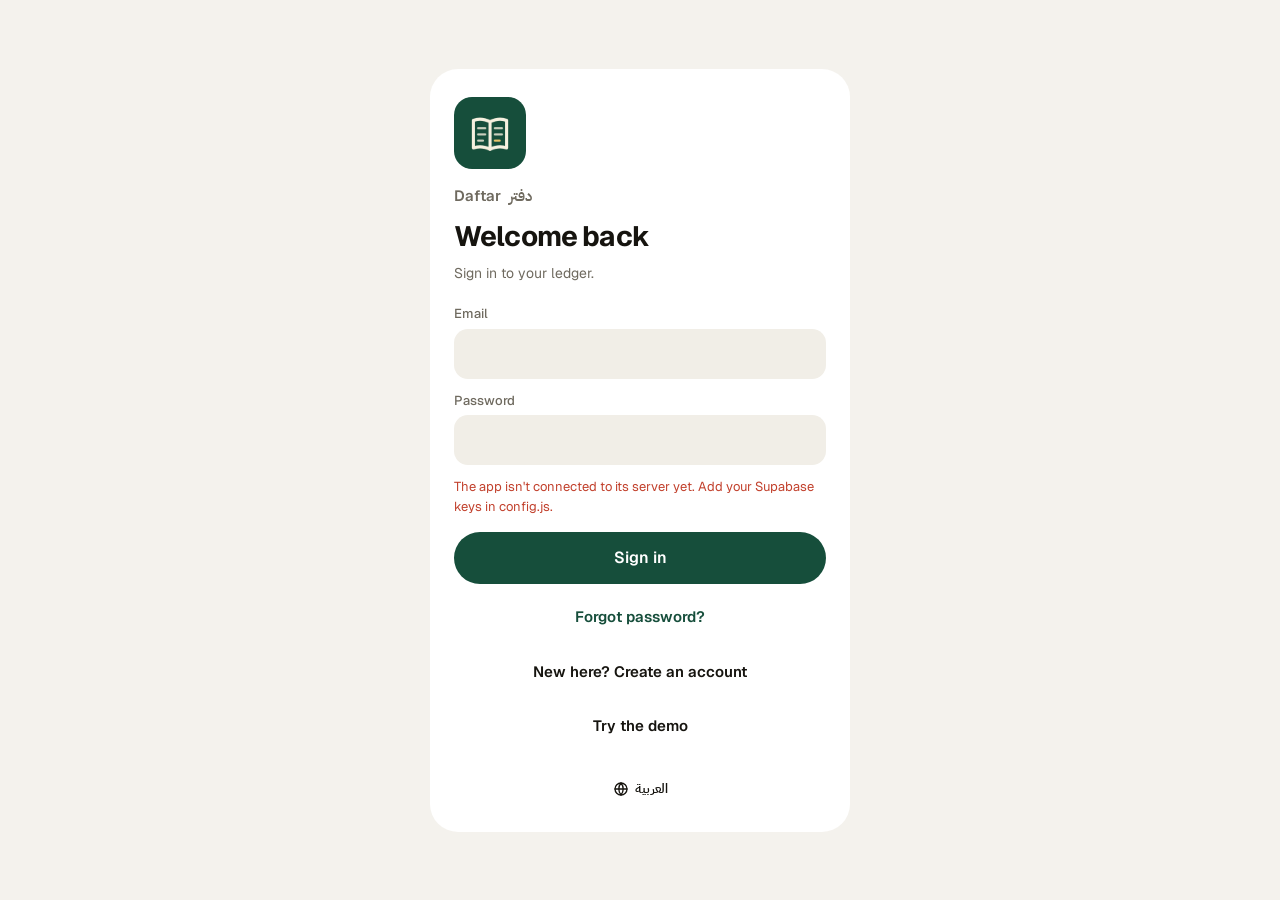
==== commit 77dc1eeb: "Redesign: ledger-paper look, guideline fixes, design resources Co-Authored-By: Claude Opus 5.5 <nore" ====
--- a/index.html
+++ b/index.html
@@ -5,7 +5,7 @@
 <meta name="viewport" content="width=device-width,initial-scale=1,viewport-fit=cover">
 <title>Daftar</title>
 <meta name="description" content="Daftar: your personal money ledger.">
-<meta name="theme-color" content="#F3F4F7">
+<meta name="theme-color" content="#F4F2ED">
 <link rel="manifest" href="manifest.webmanifest">
 <link rel="icon" href="icons/icon-192.png" type="image/png">
 <link rel="apple-touch-icon" href="icons/apple-touch-icon.png">
@@ -27,9 +27,9 @@
     <h2 id="authH">Welcome back</h2>
     <p class="hint" id="authSub">Sign in to your ledger.</p>
     <form id="authForm" class="fields" novalidate autocomplete="on">
-      <div class="f full" id="authNameWrap" hidden><label for="aFull" data-i18n="fullName">Full name</label><input id="aFull" autocomplete="name"></div>
-      <div class="f full"><label for="aEmail" data-i18n="email">Email</label><input id="aEmail" type="email" inputmode="email" autocomplete="email" dir="ltr"></div>
-      <div class="f full" id="authPassWrap"><label for="aPass" data-i18n="password">Password</label><input id="aPass" type="password" autocomplete="current-password" dir="ltr"></div>
+      <div class="f full" id="authNameWrap" hidden><label for="aFull" data-i18n="fullName">Full name</label><input id="aFull" name="name" autocomplete="name"></div>
+      <div class="f full"><label for="aEmail" data-i18n="email">Email</label><input id="aEmail" name="email" spellcheck="false" type="email" inputmode="email" autocomplete="email" dir="ltr"></div>
+      <div class="f full" id="authPassWrap"><label for="aPass" data-i18n="password">Password</label><input id="aPass" name="password" type="password" autocomplete="current-password" dir="ltr"></div>
       <div class="err" id="authErr" hidden></div>
       <button class="btn primary auth-go" type="submit" id="authGo">Sign in</button>
       <button class="btn ghost" type="button" id="authForgot" data-i18n="forgot">Forgot password?</button>
@@ -71,7 +71,7 @@
     <div id="balGrid"></div>
     <div class="ov-grid">
       <div class="stack">
-        <div class="card">
+        <div class="card" id="monthCard">
           <div class="card-h"><h3 data-i18n="thisMonth">This month</h3>
             <div class="monthnav" data-i18n-aria="month" aria-label="Month">
               <button type="button" data-m="-1" data-i18n-aria="prevMonth" aria-label="Previous month">‹</button>
@@ -81,21 +81,21 @@
           </div>
           <div class="card-b" id="mStats"></div>
         </div>
-        <div class="card">
+        <div class="card" id="recentCard">
           <div class="card-h"><h3 data-i18n="recent">Recent activity</h3><button class="btn ghost small" type="button" data-go="ledger" data-i18n="openLedger">Open ledger →</button></div>
           <div class="card-b"><div class="recent" id="recent"></div></div>
         </div>
       </div>
       <div class="stack">
-        <div class="card">
+        <div class="card" id="debtCard">
           <div class="card-h"><h3 data-i18n="debts">Debts</h3><button class="btn ghost small" type="button" data-go="people" data-i18n="viewAll">View all →</button></div>
           <div class="card-b" id="ovDebts"></div>
         </div>
-        <div class="card">
+        <div class="card" id="ovAcctCard">
           <div class="card-h"><h3 data-i18n="accounts">Accounts</h3><button class="btn ghost small" type="button" data-go="accounts" data-i18n="manage">Manage →</button></div>
           <div class="card-b"><div class="wstrip" id="ovAccts"></div></div>
         </div>
-        <div class="card">
+        <div class="card" id="catCard">
           <div class="card-h"><h3 data-i18n="byCategory">Spending by category</h3><span class="hint" data-monthlabel></span></div>
           <div class="card-b"><div class="bd" id="breakdown"></div></div>
         </div>
@@ -147,7 +147,7 @@
     <div class="banner" data-banner hidden></div>
     <div class="page-h">
       <div><h2 data-i18n="debts">Debts</h2><div class="sub" data-i18n="debtsSub">Who owes you, and whom you owe.</div></div>
-      <button class="btn primary" type="button" data-adddebt data-i18n="newDebtBtn">+ New debt</button>
+      <div class="actions"><button class="btn" type="button" data-addperson data-i18n="addPersonBtn">+ Add person</button><button class="btn primary" type="button" data-adddebt data-i18n="newDebtBtn">+ New debt</button></div>
     </div>
     <div id="pplOut"></div>
   </section>
@@ -285,6 +285,22 @@
 </aside>
 
 
+<!-- CATEGORIES SHEET -->
+<aside class="sheet" id="catSheet" hidden role="dialog" aria-modal="true" aria-labelledby="catH">
+  <div class="grab" aria-hidden="true"></div>
+  <div class="sheet-h"><h2 id="catH" data-i18n="myCats">My categories</h2><button class="xbtn" type="button" data-close data-i18n-aria="close" aria-label="Close">×</button></div>
+  <div class="sheet-b">
+    <p class="hint" style="margin:0" data-i18n="catsSub">Add your own categories.</p>
+    <div class="modes" id="catTypes" role="group"><button type="button" data-ct="expense" aria-pressed="true" data-i18n="t_expense">Expense</button><button type="button" data-ct="income" aria-pressed="false" data-i18n="t_income">Income</button></div>
+    <form id="catForm" class="dq" autocomplete="off" novalidate><input id="catNew" data-i18n-ph="newCatPh" placeholder="New category name…" class="cat-in"><button class="btn primary" type="submit" data-i18n="addCat">Add</button></form>
+    <div class="err" id="catErr" hidden></div>
+    <span class="lbl" data-i18n="ownCats">Yours</span>
+    <div class="cat-list" id="catMine"></div>
+    <span class="lbl" data-i18n="builtInCats">General categories</span>
+    <div class="chips" id="catBuiltIn"></div>
+  </div>
+</aside>
+
 <!-- MY ACCOUNT SHEET -->
 <aside class="sheet" id="meSheet" hidden role="dialog" aria-modal="true" aria-labelledby="meH">
   <div class="grab" aria-hidden="true"></div>
@@ -297,6 +313,7 @@
     <div class="f full" id="meNewPassWrap" hidden><label for="meNewPass" data-i18n="newPass">New password</label>
       <div class="dq"><input id="meNewPass" type="password" autocomplete="new-password"><button class="btn primary" type="button" id="meNewPassBtn" data-i18n="setPass">Set password</button></div></div>
     <div class="actions"><span class="lbl" style="flex:1" data-i18n="language">Language</span><button class="btn" type="button" id="meLang">العربية</button></div>
+    <button class="btn" type="button" id="meCats" data-i18n="manageCats">Manage categories</button>
     <a class="btn" id="meAdmin" href="admin.html" hidden data-i18n="backOffice">Open back office</a>
     <button class="btn danger" type="button" id="meOut" data-i18n="signOut">Sign out</button>
   </div>
--- a/css/app.css
+++ b/css/app.css
@@ -707,3 +707,163 @@
 /* installed app: no browser chrome, respect the notch */
 @media (display-mode:standalone){ .topbar{padding-top:env(safe-area-inset-top,0px);top:0} }
 @media (max-width:720px){ .me-btn{width:36px;height:36px} .topbar .lang{display:none} }
+.cat-list{display:flex;flex-direction:column;gap:6px}
+.cat-row{display:grid;grid-template-columns:auto 1fr auto;gap:12px;align-items:center;padding:8px 10px;border-radius:14px;background:var(--soft)}
+.cat-row .nm{font-weight:600;overflow:hidden;text-overflow:ellipsis}
+.cat-in{flex:1;min-width:150px;background:var(--soft);border:1.5px solid transparent;border-radius:14px;min-height:48px;padding:10px 14px;font-size:16px}
+.cat-in:focus{outline:none;border-color:var(--accent);background:#fff}
+#catSheet .chips .chip{cursor:default}
+
+/* =====================================================================
+   v5 · "Ledger paper"
+   One accent (ledger green), warm paper canvas, white surfaces that stand out
+   by contrast (no drop shadows), money colours kept apart from the brand colour.
+   Built against: tasteskill motion layer, Vercel Web Interface Guidelines,
+   DESIGN.md method (awesome-design-md), image-to-code anti-slop rules.
+   ===================================================================== */
+:root{
+  color-scheme:light;
+  --bg:#F4F2ED; --surface:#FFFFFF; --soft:#F1EEE7; --soft2:#E8E4DA; --pressed:#DED9CC; --hover:#F7F5F0;
+  --ink:#16140F; --ink2:#2E2B24; --muted:#6F6A5F; --line:#E5E1D7; --line2:#EEEBE3;
+  --accent:#164E3B; --accent-hi:#1D6149; --accent-ink:#FFFFFF; --accent-soft:#E2ECE6;
+  --in:#13834A; --out:#C2412D; --warn:#B7791F;
+  --cream:#F6F0DF;
+  --r:24px; --r-md:16px; --r-sm:12px;
+}
+html,body{background:var(--bg)}
+body{color:var(--ink);font-feature-settings:"ss01" 1,"cv11" 1}
+h1,h2,h3{letter-spacing:-.025em}
+
+/* surfaces: flat, contrast carries the depth */
+.card,#v-overview .card,.acc-card,.rtile,.banner,.auth-card{box-shadow:none!important;border:0;background:var(--surface)}
+.card{border-radius:var(--r)}
+.card-h h3{font-size:16px;font-weight:650}
+.btn{box-shadow:none;background:var(--surface);color:var(--ink)}
+.btn:hover{background:var(--soft2)}
+.btn.primary{background:var(--accent);color:#fff;box-shadow:none}
+.btn.primary:hover{background:var(--accent-hi);box-shadow:none}
+.btn.ghost{color:var(--accent)} .btn.ghost:hover{background:var(--accent-soft)}
+.btn.danger{background:#F8E5E0;color:var(--out)} .btn.danger.confirm{background:var(--out);color:#fff}
+.btn:focus-visible,.tab:focus-visible,.pk:focus-visible,.ct:focus-visible,.chip:focus-visible,.me-btn:focus-visible,.qa-b:focus-visible .qa-i{outline:2px solid var(--accent);outline-offset:2px}
+.f input:focus-visible,.f select:focus-visible,.fl select:focus-visible,.fl input:focus-visible,.cat-in:focus-visible{outline:none;border-color:var(--accent)!important;background:#fff}
+.lang{background:var(--surface)}
+.me-btn{background:var(--accent)}
+
+/* top bar + tabs */
+.topbar{background:var(--bg)}
+.brand h1{font-weight:750;letter-spacing:-.035em}
+.brand .ar{color:var(--muted)}
+.tab:hover{background:var(--surface);color:var(--ink)}
+.tab[aria-current="page"]{background:var(--ink);color:#fff}
+@media (max-width:720px){
+  .tabs{background:rgba(244,242,237,.92);border-top:1px solid var(--line)}
+  .tab[aria-current="page"]{color:var(--ink);background:transparent}
+  .tab[aria-current="page"] svg{background:var(--accent);color:#fff}
+  .fab{background:var(--accent);box-shadow:0 8px 20px -8px rgba(22,78,59,.55)}
+}
+
+/* hero: flat ledger-green cover, cream numbers, no glow */
+.hero{background:var(--accent);color:var(--cream);box-shadow:none;border-radius:28px}
+.hero::before,.hero::after{display:none}
+.hero-lbl{color:rgba(246,240,223,.7)}
+.hero-num{color:var(--cream);font-weight:750;letter-spacing:-.045em}
+.hero-num small.cur{color:rgba(246,240,223,.55)}
+.hero-num.neg{color:#FFB4A6}
+.hero-sub{color:rgba(246,240,223,.72)}
+.hero-net.up{background:rgba(246,240,223,.12);color:#BFF0CF}
+.hero-net.down{background:rgba(255,180,166,.16);color:#FFC9BE}
+.curtabs{background:rgba(0,0,0,.18)}
+.curtabs button{color:rgba(246,240,223,.75)}
+.curtabs button[aria-pressed="true"]{background:var(--cream);color:var(--accent)}
+.qa-i{background:rgba(246,240,223,.12);backdrop-filter:none;color:var(--cream)}
+.qa-b:hover .qa-i{background:rgba(246,240,223,.22)}
+.qa-t{color:rgba(246,240,223,.88)}
+.hero-btn{background:var(--cream);color:var(--accent)}
+
+/* wallet cards: flat, harmonised colours (no gradients) */
+.wcard{box-shadow:none;border-radius:20px}
+.wcard::before{display:none}
+.wcard:hover{box-shadow:none;transform:translateY(-2px)}
+.wcard.k-bank{background:#1F4E3D;color:#fff}
+.wcard.k-prepaid{background:#22201B;color:#fff}
+.wcard.k-wallet{background:#2D5F73;color:#fff}
+.wcard.k-savings{background:#A86A1C;color:#fff}
+.wcard.k-other{background:#5E5A51;color:#fff}
+.wcard.k-cash{background:var(--surface);color:var(--ink);box-shadow:inset 0 0 0 1px var(--line)}
+.wc-chip{background:linear-gradient(135deg,#E9D9A6,#B99B57);opacity:.9}
+.wc-cur{background:rgba(255,255,255,.16)} .wcard.k-cash .wc-cur{background:var(--soft)}
+.wadd{border:1.5px dashed #CFC9BB;border-radius:20px}
+.wadd:hover{background:var(--surface);border-color:var(--accent)}
+.acc-card:hover{box-shadow:none}
+
+/* lists */
+.arow:hover,.rrow:hover{background:var(--soft)}
+.arow:hover .ico,.rrow:hover .ico,.rrow:hover .txi{background:var(--surface)}
+.ico{background:var(--soft)}
+.txi{background:var(--soft)}
+.txi-income{background:#DDF1E4;color:var(--in)}
+.rrow .amt{font-weight:650}
+
+/* category bars take their category's colour */
+.bar .track{background:var(--soft);height:8px}
+.bar .fill{background:var(--c,var(--accent))}
+.bar > span:first-child{display:flex;align-items:center;gap:8px;min-width:0}
+.bar .dot{width:8px;height:8px;border-radius:50%;background:var(--c);flex:none}
+
+/* this-month table: no mono, quieter header */
+.mstats td:first-child{font-family:var(--body);font-weight:650;color:var(--ink)}
+.mstats th{letter-spacing:.04em}
+
+/* pickers + category tiles */
+.pk{background:var(--soft)} .pk:hover{background:var(--soft2)}
+.pk.on{background:var(--accent);color:#fff;box-shadow:none}
+.pk .ico{background:var(--surface)}
+.ct{background:var(--soft);border-radius:18px} .ct:hover{background:var(--soft2)}
+.ct.on{box-shadow:none}
+.seg,.modes{background:var(--soft)}
+.seg button[aria-pressed="true"],.modes button[aria-pressed="true"]{background:var(--ink);box-shadow:none}
+.dirs button,.chip,.sugg button,.ranges button{background:var(--soft)}
+.dirs button[aria-pressed="true"],.chip[aria-pressed="true"],.ranges button[aria-pressed="true"]{background:var(--accent);color:#fff}
+.f input,.f select,.fl select,.fl input,.cat-in{background-color:var(--soft)}
+.monthnav{background:var(--soft)} .monthnav button:hover{background:var(--surface)}
+.amount-in{color:var(--ink)}
+
+/* ledger table */
+table.gl th{background:var(--surface)}
+table.gl tr.edge td,.lsum{background:var(--soft)}
+.lsum > div{border-inline-start-color:var(--bg)}
+.vt{background:var(--soft)}
+
+/* sheets */
+.sheet{background:var(--surface);box-shadow:-20px 0 60px rgba(22,20,15,.12)}
+.scrim{background:rgba(22,20,15,.38)}
+.sheet-b{overscroll-behavior:contain}
+.toast{background:var(--ink);box-shadow:none}
+
+/* sign-in: paper, no glow */
+.auth{background:var(--bg)}
+.auth-logo{box-shadow:none;border-radius:18px}
+.auth-card{border-radius:28px}
+
+/* phone: the order that matters on a small screen */
+@media (max-width:900px){
+  .ov-grid,.ov-grid > .stack{display:contents}
+  #v-overview .page{display:flex}
+  #v-overview .card{order:10}
+  #v-overview #ovAcctCard{order:2} #v-overview #recentCard{order:3} #v-overview #catCard{order:4}
+  #v-overview #monthCard{order:5} #v-overview #debtCard{order:6}
+  #balGrid{order:1} #v-overview .page-h{order:0} #v-overview [data-banner]{order:-1}
+}
+@media (max-width:720px){
+  .hero{border-radius:26px;margin-inline:0}
+  .card-h{padding:18px 18px 0}
+}
+@media (prefers-reduced-motion:reduce){ .wcard:hover{transform:none} }
+.bar > span:first-child{display:block;white-space:nowrap;overflow:hidden;text-overflow:ellipsis}
+.bar .dot{display:inline-block;margin-inline-end:8px;vertical-align:1px}
+.card .wcard.k-cash{background:var(--soft);box-shadow:none}
+@media (max-width:720px){
+  .acc-grid .wcard:not(.mini){aspect-ratio:auto;min-height:150px}
+  .acc-grid .wadd{aspect-ratio:auto;min-height:64px;grid-auto-flow:column;gap:8px;border-radius:18px}
+  .acc-grid .wadd span{font-size:20px!important}
+}
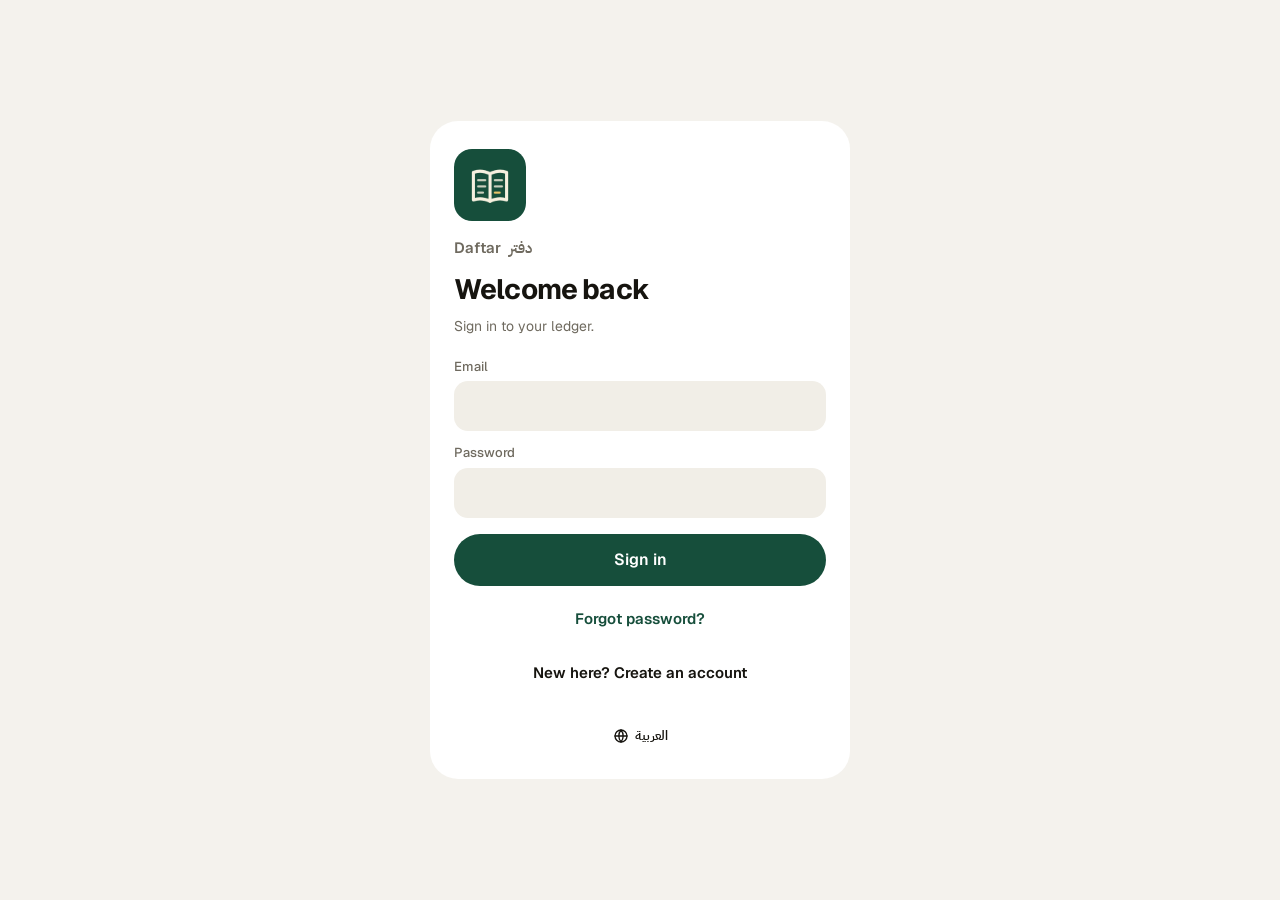
==== commit 252c0c1c: "Debts: send a statement of account to a person Image (shareable PNG, English or Arabic), text, Whats" ====
--- a/index.html
+++ b/index.html
@@ -301,6 +301,24 @@
   </div>
 </aside>
 
+<!-- STATEMENT OF ACCOUNT SHEET -->
+<aside class="sheet wide-soa" id="soaSheet" hidden role="dialog" aria-modal="true" aria-labelledby="soaH">
+  <div class="grab" aria-hidden="true"></div>
+  <div class="sheet-h"><h2 id="soaH" data-i18n="soaH">Statement of account</h2><button class="xbtn" type="button" data-close data-i18n-aria="close" aria-label="Close">×</button></div>
+  <div class="sheet-b">
+    <p class="hint" style="margin:0" data-i18n="soaSub">Every debt record with this person.</p>
+    <div class="soa-lang"><span class="lbl" data-i18n="soaLangL">Statement language</span>
+      <div class="modes" id="soaLang" role="group" data-i18n-aria="soaLangL" aria-label="Statement language"><button type="button" data-sl="en" aria-pressed="true">English</button><button type="button" data-sl="ar" aria-pressed="false">العربية</button></div></div>
+    <div class="soa-prev" id="soaPrev"></div>
+    <div class="soa-actions">
+      <button class="btn primary" type="button" id="soaImg" data-i18n="soaImg">Share as image</button>
+      <button class="btn" type="button" id="soaWa" data-i18n="soaWa">WhatsApp</button>
+      <button class="btn" type="button" id="soaTxt" data-i18n="soaTxt">Share as text</button>
+      <button class="btn" type="button" id="soaPdf" data-i18n="soaPdf">Print or save PDF</button>
+    </div>
+  </div>
+</aside>
+
 <!-- MY ACCOUNT SHEET -->
 <aside class="sheet" id="meSheet" hidden role="dialog" aria-modal="true" aria-labelledby="meH">
   <div class="grab" aria-hidden="true"></div>
--- a/css/app.css
+++ b/css/app.css
@@ -867,3 +867,14 @@
   .acc-grid .wadd{aspect-ratio:auto;min-height:64px;grid-auto-flow:column;gap:8px;border-radius:18px}
   .acc-grid .wadd span{font-size:20px!important}
 }
+/* statement of account */
+.sheet.wide-soa{width:min(560px,100%)}
+.soa-lang{display:flex;align-items:center;justify-content:space-between;gap:10px;flex-wrap:wrap}
+.soa-prev{background:var(--soft);border-radius:18px;padding:10px;min-height:120px;display:grid;place-items:center}
+.soa-img{width:100%;height:auto;display:block;border-radius:12px}
+.soa-actions{display:grid;grid-template-columns:1fr 1fr;gap:8px;position:sticky;bottom:0;background:var(--surface);padding-top:8px}
+.soa-actions .btn{justify-content:center}
+.soa-actions .btn.primary{grid-column:1/-1}
+@media (max-width:720px){ .sheet.wide-soa{max-height:94%} }
+.soa-actions .btn:not(.primary){background:var(--soft)} .soa-actions .btn:not(.primary):hover{background:var(--soft2)}
+.soa-actions #soaPdf{grid-column:1/-1}
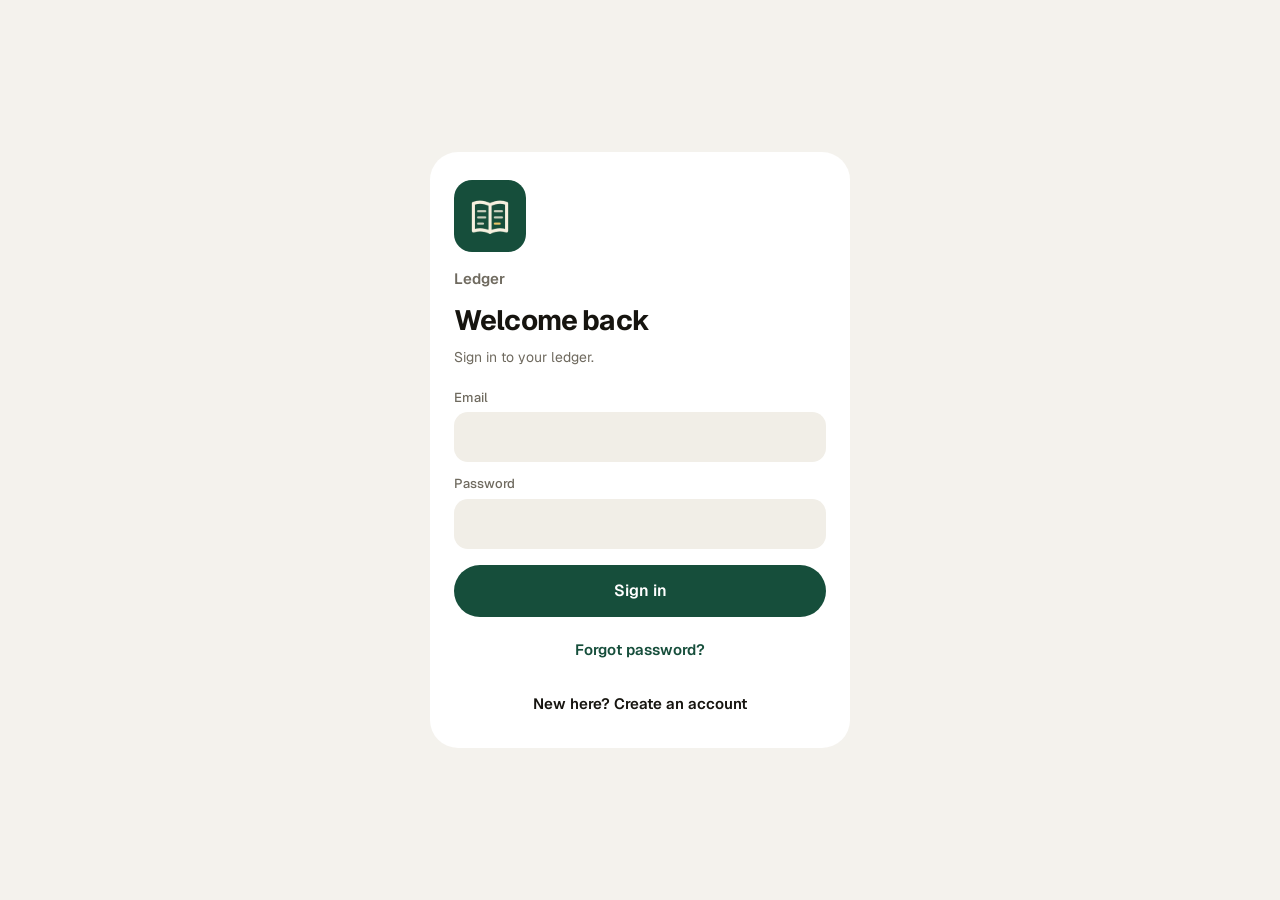
==== commit 3b5e3e36: "Rebrand to Ledger (English-only) and adopt debit/credit accounting language - Brand is now 'Ledger';" ====
--- a/index.html
+++ b/index.html
@@ -3,8 +3,8 @@
 <head>
 <meta charset="utf-8">
 <meta name="viewport" content="width=device-width,initial-scale=1,viewport-fit=cover">
-<title>Daftar</title>
-<meta name="description" content="Daftar: your personal money ledger.">
+<title>Ledger</title>
+<meta name="description" content="Ledger: your personal double-entry money ledger.">
 <meta name="theme-color" content="#F4F2ED">
 <link rel="manifest" href="manifest.webmanifest">
 <link rel="icon" href="icons/icon-192.png" type="image/png">
@@ -12,7 +12,7 @@
 <meta name="apple-mobile-web-app-capable" content="yes">
 <meta name="mobile-web-app-capable" content="yes">
 <meta name="apple-mobile-web-app-status-bar-style" content="default">
-<meta name="apple-mobile-web-app-title" content="Daftar">
+<meta name="apple-mobile-web-app-title" content="Ledger">
 <link rel="preconnect" href="https://fonts.googleapis.com">
 <link rel="preconnect" href="https://fonts.gstatic.com" crossorigin>
 <link rel="stylesheet" href="https://fonts.googleapis.com/css2?family=Geist:wght@400;500;600;700&family=Geist+Mono:wght@400;500&family=IBM+Plex+Sans+Arabic:wght@400;500;600;700&display=swap">
@@ -23,7 +23,7 @@
 <div class="auth" id="auth" hidden>
   <div class="auth-card">
     <img class="auth-logo" src="icons/icon-192.png" alt="" width="72" height="72">
-    <h1 class="auth-brand"><span data-brand>Daftar</span> <span class="ar">دفتر</span></h1>
+    <h1 class="auth-brand"><span data-brand>Ledger</span></h1>
     <h2 id="authH">Welcome back</h2>
     <p class="hint" id="authSub">Sign in to your ledger.</p>
     <form id="authForm" class="fields" novalidate autocomplete="on">
@@ -36,14 +36,13 @@
       <button class="btn" type="button" id="authSwap">New here? Create an account</button>
       <button class="btn" type="button" id="authDemo" hidden data-i18n="tryDemo">Try the demo</button>
     </form>
-    <button class="btn lang auth-lang" type="button" id="authLang"><svg viewBox="0 0 24 24" fill="none" stroke="currentColor" stroke-width="2" stroke-linecap="round" stroke-linejoin="round" aria-hidden="true"><circle cx="12" cy="12" r="9"/><path d="M3 12h18M12 3a14 14 0 0 1 0 18M12 3a14 14 0 0 0 0 18"/></svg><span data-i18n="langName">العربية</span></button>
   </div>
 </div>
 
 <div id="app" hidden>
 <header class="topbar">
   <div class="topbar-in">
-    <div class="brand"><h1 id="brandMain">Daftar</h1><span class="ar" id="brandAlt">دفتر</span></div>
+    <div class="brand"><h1 id="brandMain">Ledger</h1></div>
     <nav class="tabs" data-i18n-aria="sections" aria-label="Sections">
       <button class="tab" type="button" data-view="overview" aria-current="page">
         <svg viewBox="0 0 24 24" fill="none" stroke="currentColor" stroke-width="2" stroke-linecap="round" stroke-linejoin="round" aria-hidden="true"><rect x="3" y="3" width="7" height="9" rx="1.5"/><rect x="14" y="3" width="7" height="5" rx="1.5"/><rect x="14" y="12" width="7" height="9" rx="1.5"/><rect x="3" y="16" width="7" height="5" rx="1.5"/></svg><span data-i18n="overview">Overview</span></button>
@@ -54,8 +53,6 @@
       <button class="tab" type="button" data-view="people">
         <svg viewBox="0 0 24 24" fill="none" stroke="currentColor" stroke-width="2" stroke-linecap="round" stroke-linejoin="round" aria-hidden="true"><circle cx="9" cy="8" r="3.5"/><path d="M2.5 20c.8-3.6 3.3-5.5 6.5-5.5s5.7 1.9 6.5 5.5"/><path d="M16 4.8a3.5 3.5 0 0 1 0 6.4M18.5 14.8c1.6.8 2.6 2.5 3 5.2"/></svg><span data-i18n="debts">Debts</span></button>
     </nav>
-    <button class="btn lang" type="button" id="langBtn" data-i18n-aria="switchLang" aria-label="Switch language">
-      <svg viewBox="0 0 24 24" fill="none" stroke="currentColor" stroke-width="2" stroke-linecap="round" stroke-linejoin="round" aria-hidden="true"><circle cx="12" cy="12" r="9"/><path d="M3 12h18M12 3a14 14 0 0 1 0 18M12 3a14 14 0 0 0 0 18"/></svg><span id="langLbl">العربية</span></button>
     <button class="btn primary" type="button" id="newTop" data-i18n="newEntryBtn">+ New entry</button>
     <button class="me-btn" type="button" id="meBtn" aria-label="My account">?</button>
   </div>
@@ -307,14 +304,12 @@
   <div class="sheet-h"><h2 id="soaH" data-i18n="soaH">Statement of account</h2><button class="xbtn" type="button" data-close data-i18n-aria="close" aria-label="Close">×</button></div>
   <div class="sheet-b">
     <p class="hint" style="margin:0" data-i18n="soaSub">Every debt record with this person.</p>
-    <div class="soa-lang"><span class="lbl" data-i18n="soaLangL">Statement language</span>
-      <div class="modes" id="soaLang" role="group" data-i18n-aria="soaLangL" aria-label="Statement language"><button type="button" data-sl="en" aria-pressed="true">English</button><button type="button" data-sl="ar" aria-pressed="false">العربية</button></div></div>
     <div class="soa-prev" id="soaPrev"></div>
     <div class="soa-actions">
-      <button class="btn primary" type="button" id="soaImg" data-i18n="soaImg">Share as image</button>
-      <button class="btn" type="button" id="soaWa" data-i18n="soaWa">WhatsApp</button>
+      <button class="btn primary" type="button" id="soaWa" data-i18n="soaWa">Send PDF (WhatsApp…)</button>
+      <button class="btn" type="button" id="soaImg" data-i18n="soaImg">Share as image</button>
       <button class="btn" type="button" id="soaTxt" data-i18n="soaTxt">Share as text</button>
-      <button class="btn" type="button" id="soaPdf" data-i18n="soaPdf">Print or save PDF</button>
+      <button class="btn" type="button" id="soaPdf" data-i18n="soaPdf">Save PDF</button>
     </div>
   </div>
 </aside>
@@ -330,10 +325,10 @@
       <button class="btn" type="button" id="meChangePass" data-i18n="changePass">Change password</button></div>
     <div class="f full" id="meNewPassWrap" hidden><label for="meNewPass" data-i18n="newPass">New password</label>
       <div class="dq"><input id="meNewPass" type="password" autocomplete="new-password"><button class="btn primary" type="button" id="meNewPassBtn" data-i18n="setPass">Set password</button></div></div>
-    <div class="actions"><span class="lbl" style="flex:1" data-i18n="language">Language</span><button class="btn" type="button" id="meLang">العربية</button></div>
     <button class="btn" type="button" id="meCats" data-i18n="manageCats">Manage categories</button>
     <a class="btn" id="meAdmin" href="admin.html" hidden data-i18n="backOffice">Open back office</a>
     <button class="btn danger" type="button" id="meOut" data-i18n="signOut">Sign out</button>
+    <p class="hint" style="margin:0;text-align:center">Ledger · v8</p>
   </div>
 </aside>
 
